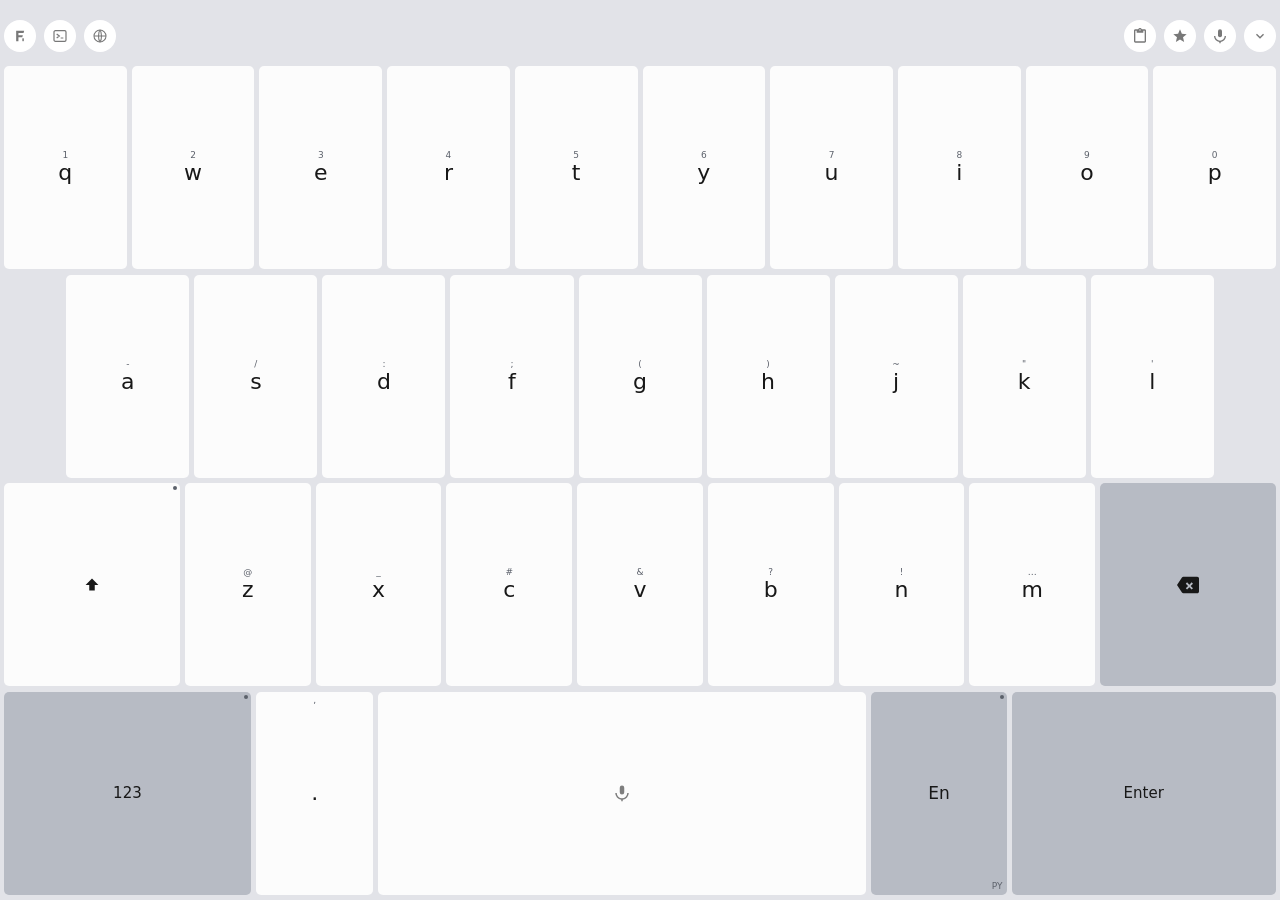
==== app/src/main/assets/keyboard/index.html @ c3b3539f "语音浮层分两种形态：mic（撤销右上角小按钮+说完了居中大按钮）/ 长按空格（无按钮，上滑撤销手势+进度动画）" ====
<!doctype html>
<html lang="zh-CN">
<head>
    <meta charset="utf-8">
    <meta name="viewport" content="width=device-width,initial-scale=1,maximum-scale=1,user-scalable=no,viewport-fit=cover">
    <title>Feelime Keyboard</title>
    <link rel="stylesheet" href="keyboard.css">
</head>
<body>
<main id="softKeyboard" aria-label="Feelime HTML keyboard">
    <div id="preeditLine" aria-live="polite"></div>

<!-- Editor strip ABOVE the candidate bar
         (which stays selectable mid-edit), regular keyboard below. -->
    <section id="panelEditor" hidden>
        <input id="panelEditorInput" class="phrase-input" maxlength="200"
               placeholder="输入常用内容（最多 200 字）" data-i18n-placeholder="输入常用内容（最多 200 字）" aria-label="常用语内容" data-i18n-aria-label="常用语内容">
 <!-- The custom-JSON editor shares the strip as a
             multi-line textarea (system paste works on real inputs). -->
        <textarea id="panelEditorArea" class="phrase-input phrase-area" rows="3" hidden
                  placeholder="粘贴定制 JSON" data-i18n-placeholder="粘贴定制 JSON" aria-label="定制键盘 JSON" data-i18n-aria-label="定制键盘 JSON"></textarea>
        <button id="panelEditorCancel" class="phrase-cancel" aria-label="取消" data-i18n-aria-label="取消" data-i18n="取消">取消</button>
        <button id="panelEditorSave" class="phrase-add" aria-label="保存" data-i18n-aria-label="保存" data-i18n="保存">保存</button>
    </section>
 <!-- The phrase editor card floats ABOVE the keyboard view
         (native band area): title row + 2-row input + input
         code + save/cancel. The redirect channel targets .phrase-input
         focus, which the card's textarea keeps. -->
    <section id="phraseCard" hidden>
        <div class="pc-head">
            <button id="phraseCardClose" class="pc-close" aria-label="关闭" data-i18n-aria-label="关闭">×</button>
            <span id="phraseCardTitle" class="pc-title" data-i18n="添加常用语">添加常用语</span>
            <span class="pc-head-pad" aria-hidden="true"></span>
        </div>
        <div class="pc-card">
            <textarea id="phraseCardInput" class="phrase-input pc-input" rows="2" maxlength="200"
                      placeholder="输入常用内容" data-i18n-placeholder="输入常用内容" aria-label="常用语内容" data-i18n-aria-label="常用语内容"></textarea>
            <label class="pc-code-label" for="phraseCardCode"><span data-i18n="输入码">输入码</span> <small data-i18n="留空时自动生成">留空时自动生成</small></label>
            <!-- The code field shares one row with the rank stepper -
                 the code input narrows and the freed space holds 位次 -/+. -->
            <div class="pc-code-row">
                <input id="phraseCardCode" class="pc-code phrase-input" maxlength="12"
                       placeholder="例如：nh" data-i18n-placeholder="例如：nh" aria-label="输入码" data-i18n-aria-label="输入码">
                <span class="pc-rank" role="group" aria-label="位次" data-i18n-aria-label="位次">
                    <button id="phraseCardRankDown" class="pc-rank-btn" aria-label="位次减一" data-i18n-aria-label="位次减一">−</button>
                    <span id="phraseCardRankValue" class="pc-rank-value">1</span>
                    <button id="phraseCardRankUp" class="pc-rank-btn" aria-label="位次加一" data-i18n-aria-label="位次加一">＋</button>
                    <span class="pc-rank-label" data-i18n="位次">位次</span>
                </span>
            </div>
            <div class="pc-actions">
                <button id="phraseCardCancel" class="pc-btn pc-ghost" aria-label="取消" data-i18n-aria-label="取消" data-i18n="取消">取消</button>
                <button id="phraseCardSave" class="pc-btn pc-main" aria-label="保存" data-i18n-aria-label="保存" data-i18n="保存">保存</button>
            </div>
        </div>
    </section>
 <!-- Height adjust card (floats above the keyboard view).
         Fine steps via the -/+ buttons (applied live), coarse via the drag
         strip (preview only - the height lands on release/保存). -->
    <section id="heightCard" hidden>
        <div class="pc-head">
            <span class="pc-head-pad" aria-hidden="true"></span>
            <span class="pc-title" data-i18n="键盘高度">键盘高度</span>
            <span class="pc-head-pad" aria-hidden="true"></span>
        </div>
        <div class="pc-card">
            <div class="hc-row">
                <button id="heightMinus" class="hc-step" aria-label="减少高度" data-i18n-aria-label="减少高度">−</button>
                <div id="heightTrack" class="hc-track">
                    <i id="heightThumb"></i>
                </div>
                <button id="heightPlus" class="hc-step" aria-label="增加高度" data-i18n-aria-label="增加高度">＋</button>
            </div>
            <div class="hc-meta">
                <span id="heightValue">272</span>
                <span class="hc-hint" id="heightHint" data-i18n="拖动为预览，松手应用">拖动为预览，松手应用</span>
            </div>
            <div class="pc-actions">
                <button id="heightCardReset" class="pc-btn pc-ghost" aria-label="恢复默认" data-i18n-aria-label="恢复默认" data-i18n="恢复默认">恢复默认</button>
                <button id="heightCardCancel" class="pc-btn pc-ghost" aria-label="取消" data-i18n-aria-label="取消" data-i18n="取消">取消</button>
                <button id="heightCardSave" class="pc-btn pc-main" aria-label="保存" data-i18n-aria-label="保存" data-i18n="保存">保存</button>
            </div>
        </div>
    </section>
    <section id="candidateBar">
 <!-- The app's own F logo marks the keyboard menu;
             the gear moved to the full-settings entry. -->
        <button id="setupButton" data-role="setup" class="tool" aria-label="键盘设置" data-i18n-aria-label="键盘设置">
 <!-- The refreshed F logo (docs/branding/feelime-logo.svg,
                 same path as app/src/main/res/drawable/ic_launcher.xml). -->
            <svg viewBox="0 0 48 48" width="16" height="16" fill="currentColor" aria-hidden="true">
                <path d="M12.5 8.5h24l-1.8 6.2H19.3v7.2h13.3l-1.8 6.2H19.3v11.4h-6.8z"/>
                <rect x="31" y="31" width="4.5" height="8.5" rx="1"/>
            </svg>
        </button>
 <!-- The control-key entry - the toolbar swaps for two
             rows of control keys (Esc/Ctrl/Alt/arrows/...) while it shows. -->
        <button id="ctrlTool" data-role="ctrl-tool" class="tool" aria-label="控制键" data-i18n-aria-label="控制键">
            <svg viewBox="0 0 24 24" width="16" height="16" fill="none" stroke="currentColor"
                 stroke-width="1.8" aria-hidden="true">
                <rect x="3" y="4" width="18" height="16" rx="2"/>
                <path d="M7 9l4 3-4 3M13 15h4"/>
            </svg>
        </button>
 <!-- Opens the SYSTEM input method picker (all IMEs). -->
        <button id="imeSwitchButton" data-role="ime-switch" class="tool" aria-label="切换输入法" data-i18n-aria-label="切换输入法">
            <svg viewBox="0 0 24 24" width="16" height="16" fill="none" stroke="currentColor"
                 stroke-width="1.6" aria-hidden="true">
                <circle cx="12" cy="12" r="9"/>
                <path d="M3 12h18M12 3c3 3.5 3 14 0 18M12 3c-3 3.5-3 14 0 18"/>
            </svg>
        </button>
 <!-- Full settings moved off the panel into the toolbar;
             only visible while the quick panel is open. A gear
             glyph - the toolbar's own entry is the app logo now, so the gear
             no longer reads as a duplicate. The ‹ › pager buttons are gone
 the bar holds the whole pool and auto-fetches. -->
        <button id="fullSetupButton" class="tool" aria-label="打开完整设置" data-i18n-aria-label="打开完整设置" hidden>
            <svg viewBox="0 0 24 24" width="16" height="16" fill="currentColor" aria-hidden="true">
                <path d="M19.14 12.94c.04-.3.06-.61.06-.94 0-.32-.02-.64-.07-.94l2.03-1.58a.49.49 0 0 0 .12-.61l-1.92-3.32a.488.488 0 0 0-.59-.22l-2.39.96c-.5-.38-1.03-.7-1.62-.94l-.36-2.54a.484.484 0 0 0-.48-.41h-3.84c-.24 0-.43.17-.47.41l-.36 2.54c-.59.24-1.13.57-1.62.94l-2.39-.96c-.22-.08-.47 0-.59.22L2.74 8.87c-.12.21-.08.47.12.61l2.03 1.58c-.05.3-.09.63-.09.94s.02.64.07.94l-2.03 1.58a.49.49 0 0 0-.12.61l1.92 3.32c.12.22.37.29.59.22l2.39-.96c.5.38 1.03.7 1.62.94l.36 2.54c.05.24.24.41.48.41h3.84c.24 0 .44-.17.47-.41l.36-2.54c.59-.24 1.13-.56 1.62-.94l2.39.96c.22.08.47 0 .59-.22l1.92-3.32c.12-.22.07-.47-.12-.61l-2.01-1.58zM12 15.6c-1.98 0-3.6-1.62-3.6-3.6s1.62-3.6 3.6-3.6 3.6 1.62 3.6 3.6-1.62 3.6-3.6 3.6z"/>
            </svg>
        </button>
        <div id="candidates"></div>
        <button id="clipboardButton" data-role="clipboard" class="tool" aria-label="剪贴板" data-i18n-aria-label="剪贴板">
            <svg viewBox="0 0 24 24" width="16" height="16" fill="currentColor" aria-hidden="true">
                <path d="M19 2h-4.18C14.4.84 13.3 0 12 0c-1.3 0-2.4.84-2.82 2H5c-1.1 0-2 .9-2 2v16c0 1.1.9 2 2 2h14c1.1 0 2-.9 2-2V4c0-1.1-.9-2-2-2zm-7 0c.55 0 1 .45 1 1s-.45 1-1 1-1-.45-1-1 .45-1 1-1zm7 18H5V4h2v3h10V4h2v16z"/>
            </svg>
        </button>
        <button id="favoritesButton" data-role="favorites" class="tool" aria-label="常用语" data-i18n-aria-label="常用语">
            <svg viewBox="0 0 24 24" width="16" height="16" fill="currentColor" aria-hidden="true">
                <path d="M12 17.27 18.18 21l-1.64-7.03L22 9.24l-7.19-.61L12 2 9.19 8.63 2 9.24l5.46 4.73L5.82 21z"/>
            </svg>
        </button>
        <button id="composeClear" class="tool compose-tool" aria-label="清除输入" data-i18n-aria-label="清除输入" hidden>
            <svg viewBox="0 0 24 24" width="16" height="16" fill="currentColor" aria-hidden="true">
                <path d="M19 6.41 17.59 5 12 10.59 6.41 5 5 6.41 10.59 12 5 17.59 6.41 19 12 13.41 17.59 19 19 17.59 13.41 12z"/>
            </svg>
        </button>
        <button id="composeExpand" class="tool compose-tool" aria-label="展开候选" data-i18n-aria-label="展开候选" hidden>
            <svg viewBox="0 0 24 24" width="16" height="16" fill="currentColor" aria-hidden="true">
                <path d="M7.41 8.59 12 13.17l4.59-4.58L18 10l-6 6-6-6z"/>
            </svg>
        </button>
        <button id="mic" class="tool" aria-label="开始语音输入" data-i18n-aria-label="开始语音输入">
            <svg viewBox="0 0 24 24" width="16" height="16" fill="currentColor" aria-hidden="true">
                <path d="M12 14a3 3 0 0 0 3-3V5a3 3 0 0 0-6 0v6a3 3 0 0 0 3 3z"/>
                <path d="M19 12a7 7 0 0 1-14 0H3a9 9 0 0 0 8 8.94V23h2v-2.06A9 9 0 0 0 21 12h-2z"/>
            </svg>
        </button>
        <button id="hide" class="tool" aria-label="收起键盘" data-i18n-aria-label="收起键盘">
            <svg viewBox="0 0 24 24" width="16" height="16" fill="currentColor" aria-hidden="true">
                <path d="M16.59 8.59 12 13.17 7.41 8.59 6 10l6 6 6-6z"/>
            </svg>
        </button>
 <!-- Settings sub-page chrome rides the toolbar -
             left: back + title, right: close. Regular tools hide meanwhile. -->
        <div id="settingsPageBar" hidden></div>
    </section>

    <section id="expandLayer" hidden>
        <div class="expand-head">
            <div class="expand-tabs" role="tablist">
                <button class="expand-tab active" data-expand-tab="freq" data-i18n="词频">词频</button>
                <button class="expand-tab" data-expand-tab="single" data-i18n="单字">单字</button>
            </div>
            <div id="expandPreedit" aria-live="polite"></div>
            <button id="expandCollapse" class="tool" aria-label="收起候选" data-i18n-aria-label="收起候选">
                <svg viewBox="0 0 24 24" width="18" height="18" fill="currentColor" aria-hidden="true">
                    <path d="M7.41 15.41 12 10.83l4.59 4.58L18 14l-6-6-6 6z"/>
                </svg>
            </button>
        </div>
        <div class="expand-body">
            <div id="expandVariants"></div>
            <div id="expandGrid"></div>
        </div>
    </section>

 <!-- The control-key view replaces ONLY the candidate
         bar (same 40px slot); the keyboard rows below stay untouched. -->
    <section id="ctrlLayer" class="kb-layer" hidden>
        <div class="kb-row ctrl-row">
            <button class="kb-key ctrl-key" data-ctrl="Escape">Esc</button>
            <button class="kb-key ctrl-key ctrl-mod" data-ctrl="sticky-ctrl">Ctrl</button>
            <button class="kb-key ctrl-key" data-ctrl="Home">Home</button>
            <button class="kb-key ctrl-key" data-ctrl="ArrowUp">↑</button>
            <button class="kb-key ctrl-key" data-ctrl="End">End</button>
            <button class="kb-key ctrl-key" data-ctrl="PageUp">PgUp</button>
 <!-- Fn replaces the Comb icon - tap = sticky
                 (twelve letter keys become F1..F12), long-press = the old
                 Comb combo grid. -->
            <button class="kb-key ctrl-key ctrl-mod" data-ctrl="sticky-fn" aria-label="Fn 粘滞键" data-i18n-aria-label="Fn 粘滞键">Fn</button>
            <button class="kb-key ctrl-key" data-ctrl="Del">Del</button>
        </div>
        <div class="kb-row ctrl-row">
            <button class="kb-key ctrl-key" data-ctrl="Tab">Tab</button>
            <button class="kb-key ctrl-key ctrl-mod" data-ctrl="sticky-alt">Alt</button>
            <button class="kb-key ctrl-key" data-ctrl="ArrowLeft">←</button>
            <button class="kb-key ctrl-key" data-ctrl="ArrowDown">↓</button>
            <button class="kb-key ctrl-key" data-ctrl="ArrowRight">→</button>
            <button class="kb-key ctrl-key" data-ctrl="PageDown">PgDn</button>
            <button class="kb-key ctrl-key ctrl-mod" data-ctrl="sticky-meta" aria-label="Meta 键" data-i18n-aria-label="Meta 键">&#8862;</button>
            <button class="kb-key ctrl-key ctrl-close" data-ctrl="collapse" aria-label="收起控制键" data-i18n-aria-label="收起控制键">
                <svg viewBox="0 0 24 24" width="12" height="12" fill="none" stroke="currentColor"
                     stroke-width="2.2" stroke-linecap="round" aria-hidden="true">
                    <path d="M6 6 L18 18 M18 6 L6 18"/>
                </svg>
            </button>
        </div>
    </section>

    <section id="qwertyLayer" class="kb-layer"></section>
    <section id="symbolLayer" class="kb-layer" hidden>
        <div id="symGrid"></div>
        <div id="symCatBar">
            <button class="kb-key kb-special" data-action="letters">ABC</button>
            <div id="symCats"></div>
            <button class="kb-key kb-special" id="symEnterKey" aria-label="换行" data-i18n-aria-label="换行" data-i18n="换行">换行</button>
        </div>
    </section>
    <!-- 九宫格数字键盘（长按 123 打开），全部由 renderNumpad 填充 -->
    <section id="numPadLayer" class="kb-layer" hidden></section>

    <section id="panelLayer" hidden>
        <div class="panel-head">
            <button id="panelClose" class="tool" aria-label="关闭面板" data-i18n-aria-label="关闭面板">
                <svg viewBox="0 0 24 24" width="16" height="16" fill="currentColor" aria-hidden="true">
                    <path d="M16.59 8.59 12 13.17 7.41 8.59 6 10l6 6 6-6z"/>
                </svg>
            </button>
            <div class="panel-tabs" role="tablist">
                <button class="panel-tab active" data-panel-tab="clipboard" data-i18n="剪贴板">剪贴板</button>
                <button class="panel-tab" data-panel-tab="favorites" data-i18n="常用语">常用语</button>
            </div>
            <button id="panelClear" class="panel-action" aria-label="清空剪贴板" data-i18n-aria-label="清空剪贴板" data-i18n="清空">清空</button>
            <button id="panelManage" class="panel-action" aria-label="添加常用语" data-i18n-aria-label="添加常用语" hidden data-i18n="＋添加">＋添加</button>
        </div>
        <div id="panelList"></div>
        <div id="panelEmpty" hidden></div>
    </section>


    <div id="modeMenu"></div>

 <!-- Long-press / ⋯ menu for a favorites row. -->
    <div id="itemMenu"></div>

 <!-- Confirm deleting a self-made word from the user
         lexicon (long-press a candidate -> 删除自造词). -->
    <div id="confirmCard" hidden>
        <div id="confirmText" aria-live="polite"></div>
        <div class="confirm-actions">
            <button id="confirmCancel" data-i18n="取消">取消</button>
            <button id="confirmOk" class="danger" data-i18n="删除">删除</button>
        </div>
    </div>

    <section id="settingsPanel" hidden>
 <!-- The toolbar tools live in the quick panel now (the
             toolbar keeps only the logo, the gear and the dismiss chevron).
             renderSettingsHome re-appends this node after each rebuild, so
             the ids/bindings the suites (and users) rely on survive. -->
    </section>

    <div id="voiceOverlay">
        <div id="voiceScrim"></div>
        <div id="voiceCard">
 <!-- The big red dot became a half-height mic icon
                 (portrait AND landscape); only colours/pulse animate. -->
            <div class="vc-mic">
                <svg viewBox="0 0 24 24" width="20" height="20" fill="currentColor" aria-hidden="true">
                    <path d="M12 14a3 3 0 0 0 3-3V5a3 3 0 0 0-6 0v6a3 3 0 0 0 3 3z"/>
                    <path d="M19 12a7 7 0 0 1-14 0H3a9 9 0 0 0 8 8.94V23h2v-2.06A9 9 0 0 0 21 12h-2z"/>
                </svg>
            </div>
            <div id="voiceStatus" data-i18n="正在聆听…">正在聆听…</div>
            <div id="partialText" aria-live="polite"></div>
            <div id="levelBar"><i></i></div>
            <div id="voiceHint" data-i18n="点击任意位置结束">点击任意位置结束</div>
            <!-- 长按空格的浮层专用：上滑撤销的进度提示（随上滑变明显）。 -->
            <div id="voiceSlideHint" data-i18n="上滑撤销">上滑撤销</div>
            <!-- mic 浮层动作行：说完了居中大按钮（主要出口）。 -->
            <div id="voiceActions">
                <button id="voiceDone" type="button" aria-label="说完了，结束并上屏" data-i18n-aria-label="说完了，结束并上屏">
                    <svg viewBox="0 0 24 24" width="16" height="16" fill="currentColor" aria-hidden="true">
                        <path d="M9 16.2L4.8 12l-1.4 1.4L9 19 21 7l-1.4-1.4L9 16.2z"/>
                    </svg><span data-i18n="说完了">说完了</span>
                </button>
            </div>
            <!-- 撤销（弃稿）回右上角：小而语义明确（↺+文字）。 -->
            <button id="voiceClose" type="button" aria-label="撤销本次听写" data-i18n-aria-label="撤销本次听写">
                <svg viewBox="0 0 24 24" width="12" height="12" fill="currentColor" aria-hidden="true">
                    <path d="M12.5 8c-2.65 0-5.05.99-6.9 2.6L2 7v9h9l-3.62-3.62c1.39-1.16 3.16-1.88 5.12-1.88 3.54 0 6.55 2.31 7.6 5.5l2.37-.78C21.08 11.03 17.15 8 12.5 8z"/>
                </svg><span id="voiceCloseLabel" data-i18n="撤销">撤销</span>
            </button>
        </div>
    </div>

    <div id="keyPopup"><div id="keyPopupInner"></div></div>
 <!-- The 3x3 combo grid (long-press Ctrl/Alt/tap Comb) - full
         key names stacked per row, centered. -->
    <div id="comboPopup"><button id="comboClose" aria-label="关闭组合键浮层" data-i18n-aria-label="关闭组合键浮层">×</button><div id="comboPopupInner"></div></div>
 <!-- The keyboard-height adjust handle (drag the top edge),
         shown only from quick settings. -->
    <div id="flickBlob"></div>
    <div id="toast" role="status"></div>
</main>
<script src="keyboard.js"></script>
</body>
</html>
---- app/src/main/assets/keyboard/keyboard.css ----
/* Feelime keyboard styles.
 * Key geometry: 44px keys, 5px gaps, ~272px content height inside the IME
 * view (the budget formula lives in applyHeight, keyboard.js).
 * Colors are tokenized per docs/design/appearance.md (design §1.1).
 * Pixel-gated hard-coded colors that must NOT be re-themed:
 *   .kb-mod.active/.locked background #103a24 (device_verify shift-green),
 *   .kp-item.sel text #07180e. (the voice overlay dropped
 *   its reds for the accent palette - no red pixel gates remain.) */
/* Theme tokens: dark by default, light via system scheme or manual override
 * (html.theme-light / html.theme-dark). */
:root {
    color-scheme: dark;
    --bg: #202020;
    --key: #5f5f5f;
    --special: #414141;
    --pressed: #6e6e6e;
    --text: #e8e8e8;
    --muted: #b0b0b0;
    --accent: #23c890;
    --danger: #ff6b6b;
    --recording: #ff4d4d;
    --panel: #2a2a2a;
    --pill: #3d3d3d;
    --logo-bg: #4d4d4d;
    --icon: #989898;
    --card-bg: #2b2b31;
    --card-text: #e8e8e8;
    --card-sub: #a2a2ac;
    --input-placeholder: #dedede;
    --key-subtext: #dedede;
    --accent-text: #5cdeb0;
    --accent-ink: #07180e;
    --line: #484848;
    --radius-key: 5px;
    --radius-card: 10px;
    --scrim: #000000b8;
}

html.theme-light {
    color-scheme: light;
    --bg: #e2e3e8;
    --key: #fcfcfc;
    --special: #b7bbc4;
    --pressed: #eceef2;
    --text: #181818;
    /* The old #b0b0b0 sat at ~2.1:1 on the light surfaces -
     * quick-settings text was effectively invisible. #5c616b keeps the
     * secondary tone and clears 4.5:1 on every surface muted text actually
     * sits on (6.1 on --key, 5.7 on --panel, 4.9 on --bg; --special surfaces
     * carry --text, not muted). */
    --muted: #5c616b;
    --accent: #23c890;
    --danger: #d93025;
    --recording: #e5484d;
    --panel: #f4f5f7;
    --pill: #ffffff;
    --logo-bg: #fcfcfc;
    --icon: #787878;
    --card-bg: #f7f7fa;
    --card-text: #1c1c24;
    --card-sub: #6a6a78;
    --input-placeholder: #5c616b;
    --key-subtext: #5c616b;
    --accent-text: #086d49;
    --line: #d0d3db;
    --scrim: #ffffffb0;
    --mod-active-bg: #d7f0e4;
}

html.theme-dark {
    color-scheme: dark;
}

@media (prefers-color-scheme: light) {
    html:not(.theme-light):not(.theme-dark) {
        color-scheme: light;
        --bg: #e2e3e8;
        --key: #fcfcfc;
        --special: #b7bbc4;
        --pressed: #eceef2;
        --text: #181818;
        --muted: #5c616b; /* See html.theme-light */
        --accent: #23c890;
        --danger: #d93025;
        --recording: #e5484d;
        --panel: #f4f5f7;
        --pill: #ffffff;
        --logo-bg: #fcfcfc;
        --icon: #787878;
        --card-bg: #f7f7fa;
        --card-text: #1c1c24;
        --card-sub: #6a6a78;
        --input-placeholder: #5c616b;
        --key-subtext: #5c616b;
        --accent-text: #086d49;
        --line: #d0d3db;
        --scrim: #ffffffb0;
        --mod-active-bg: #d7f0e4;
    }
}

* { box-sizing: border-box; }
/* The IME window is TALLER than the keyboard (the native float
 * band above it); html/body stay transparent so the app shows through the
 * band - only #softKeyboard paints the keyboard background. */
html, body { margin: 0; width: 100%; height: 100%; overflow: hidden; background: transparent; }
body {
    font-family: system-ui, "Noto Sans CJK SC", sans-serif;
    user-select: none;
    -webkit-user-select: none;
    -webkit-tap-highlight-color: transparent;
}
button { font: inherit; }

/* Height budget : 14 + 2 + 40(bar) + 10(gap) + 4*44 + 3*5 + 15 =
 * 272 (272dp view). The bar grows to 40px (bigger touch
 * targets) and the row gap drops 8 -> 5 (a third tighter) to pay for it;
 * the total height never changes. The key height itself is
 * tunable through --kb-row-h (quick settings), clamped by applyHeight(). */
#softKeyboard {
    /* Pinned to the BOTTOM of the (taller) IME view; the band
     * above (--band, native-driven) is transparent and shows the app. */
    position: absolute;
    left: 0;
    right: 0;
    bottom: 0;
    height: calc(100% - var(--band, 0px));
    padding: 14px 4px calc(5px + var(--safe-bottom, 0px));
    background: var(--bg);
    /* clip, not hidden: a focused editor-strip input auto-SCROLLS a
       hidden-overflow container (programmatic scroll), shoving every
       absolutely-positioned layer (voice card, preedit) off the keyboard
       top - caught by the device suite. */
    overflow: hidden;
    overflow: clip;
    display: flex;
    flex-direction: column;
}
/* Landscape : the native side caps the IME view at a third of
 * the screen, so every chrome row compresses and the rows live on the
 * applyHeight() budget. */
/* D: --safe-bottom (native gesture-nav inset, CSS px) lifts the
 * rows above the gesture strip in both orientations; the keyboard background
 * fills the gap. */
body.landscape #softKeyboard { padding: 4px 4px calc(4px + var(--safe-bottom, 0px)); }
/* The landscape bar grew (26 -> 40) and moved DOWN (margin-top
 * 2 -> 14) so the pinyin preedit line (0-14px) no longer overlaps the
 * candidates; applyHeight() reserves 78px for the landscape chrome. */
body.landscape #candidateBar { height: 40px; margin-top: 14px; margin-bottom: 4px; }
body.landscape #candidateBar .tool,
body.landscape #settingsPageBar .tool { width: 30px; height: 30px; }
body.landscape #candidates { min-height: 40px; }
body.landscape .candidate { height: 40px; line-height: 40px; font-size: 16px; }
body.landscape .kb-row { gap: 4px; margin-bottom: 3px; }
body.landscape #symCatBar { margin-top: 3px; gap: 4px; }

/* Composing preedit floats over the top padding; the keyboard height never
 * changes between idle and composing. */
/* The candidate bar moved down (margin-top), so the pinyin
 * line no longer overlaps it. */
#preeditLine {
    display: none;
    position: absolute;
    top: 0;
    left: 8px;
    height: 14px;
    line-height: 14px;
    max-width: calc(100% - 16px);
    overflow: hidden;
    white-space: nowrap;
    text-overflow: ellipsis;
    /* Raw pinyin must be legible at a glance (review note b). */
    font-size: 13px;
    color: var(--text);
    z-index: 5;
}
body.composing #preeditLine { display: block; }

/* ===== Candidate / tool bar ===== */
#candidateBar {
    flex: none;
    /* 40px - bigger pills and a wider candidate strip. */
    height: 40px;
    display: flex;
    align-items: center;
    /* Wider tool spacing - 5px caused mis-taps. */
    gap: 8px;
    /* Ride lower, clear of the pinyin line above. */
    margin-top: 2px;
    margin-bottom: 10px;
}
#candidateBar .tool {
    flex: none;
    width: 32px;
    height: 32px;
    padding: 0;
    border: 0;
    border-radius: 50%;
    /* Measured toolbar button (not the logo disc): --pill #3d3d3d/#ffffff. */
    background: var(--pill);
    color: var(--icon);
    display: flex;
    align-items: center;
    justify-content: center;
}
#candidateBar .tool:active, #candidateBar .tool.active-touch { background: var(--pressed); }
/* Settings sub-page chrome rides the toolbar - back +
 * title on the left, close on the right, all in .tool pill styling; the
 * regular tools (logo, gear, clipboard, favorites, mic, hide, strip) hide
 * while a sub-page is up. */
#settingsPageBar {
    display: none;
    flex: 1;
    min-width: 0;
    align-items: center;
    gap: 8px;
}
#settingsPageBar .tool { flex: none; width: 32px; height: 32px; }
#settingsPageBar .page-title {
    flex: 1;
    min-width: 0;
    font-size: 13px;
    font-weight: 600;
    color: var(--text);
    white-space: nowrap;
    overflow: hidden;
    text-overflow: ellipsis;
}
body.settings-page #settingsPageBar { display: flex; }
body.settings-page #candidates,
body.settings-page #setupButton,
body.settings-page #fullSetupButton,
body.settings-page #ctrlTool,
body.settings-page #imeSwitchButton,
body.settings-page #clipboardButton,
body.settings-page #favoritesButton,
body.settings-page #mic,
body.settings-page #hide,
body.settings-page .compose-tool { display: none; }
/* [hidden] must win even against the settings-page swap (lint R2). */
#setupButton[hidden], #fullSetupButton[hidden], #clipboardButton[hidden],
#favoritesButton[hidden], #hide[hidden], #settingsPageBar[hidden],
#ctrlTool[hidden], #imeSwitchButton[hidden] {
    display: none !important;
}
/* Author display:flex beats the UA [hidden] rule - compose controls and the
 * M4 toolbar swap never actually hid without this (review: P1). */
#candidateBar .tool[hidden] { display: none; }
/* The clipboard/favorites panel replaces the toolbar row entirely. */
#candidateBar[hidden] { display: none; }
#modeButton {
    width: auto;
    min-width: 30px;
    padding: 0 7px;
    font-weight: 700;
    font-size: 12px;
    color: var(--text);
    background: var(--special);
}
#modeButton:active, #modeButton.active-touch { background: var(--pressed); }
#candidates {
    min-width: 0;
    flex: 1;
    display: flex;
    align-items: center;
    gap: 2px;
    overflow-x: auto;
    overflow-y: hidden;
    white-space: nowrap;
    scrollbar-width: none;
    min-height: 40px;
    padding: 0 2px;
}
#candidates::-webkit-scrollbar { display: none; }
.candidate {
    flex: none;
    height: 34px;
    padding: 0 8px;
    border: 0;
    border-radius: 8px;
    background: transparent;
    color: var(--text);
    font-size: 17px;
    line-height: 34px;
}
.candidate:active, .candidate.active-touch { background: var(--pressed); }
/* First candidate: accent text on a pill (both themes, reference behaviour). */
.candidate.first { color: var(--accent-text); background: var(--pill); }

#mic.listening { background: var(--mod-active-bg, #103a24); box-shadow: inset 0 0 0 1.5px var(--accent); color: var(--accent-text); animation: pulse 1.3s ease-in-out infinite; }
#mic.loading { opacity: .55; color: var(--accent-text); }
#mic.stopping { opacity: .55; }
#mic.error { color: var(--danger); }
#mic[disabled] { opacity: .35; }
@keyframes pulse { 50% { box-shadow: inset 0 0 0 1.5px var(--accent), 0 0 12px #23c89066; } }

/* ===== Key layers ===== */
/* The row gap drops to 5px (a third tighter) - the freed
 * height funds the taller candidate bar. */
.kb-row { display: flex; gap: 5px; margin-bottom: 5px; }
.kb-row:last-child { margin-bottom: 0; }
.kb-row.kb-indent { padding: 0 4.9%; }
/* Key height is the tunable variable (default 44). */
.kb-key, .sym-tab {
    flex: 1;
    min-width: 0;
    height: var(--kb-row-h, 44px);
    padding: 0;
    border: 0;
    border-radius: var(--radius-key);
    background: var(--key);
    color: var(--text);
    font-size: 13px;
    font-weight: 550;
    display: flex;
    align-items: center;
    justify-content: center;
    touch-action: none;
}
.kb-key:active, .kb-key.active-touch, .sym-tab:active, .sym-tab.active-touch { background: var(--pressed); }
.kb-key.kb-letter { flex-direction: column; gap: 2px; }
/* Glyphs scale with the row height (dragging the keyboard
 * shorter shrinks the font too - nothing overflows the key face). */
.kb-main { font-size: min(22px, calc(var(--kb-row-h, 44px) * 0.5)); line-height: 1; font-weight: 400; }
.kb-alt { color: var(--muted); font-size: 9px; line-height: 1; font-weight: 400; }
/* Follow-up: an armed Fn key turns its twelve letter caps into
 * F1..F12. Keep the label on one line and let the single visible glyph use
 * the key's normal centring; F10 is the widest label at the narrowest key. */
.kb-key.fn-label .kb-alt { display: none; }
.kb-key.fn-label .kb-main {
    font-size: min(16px, calc(var(--kb-row-h, 44px) * 0.38));
    white-space: nowrap;
}
.kb-special { background: var(--special); font-size: min(15px, calc(var(--kb-row-h, 44px) * 0.34)); font-weight: 500; }
.kb-mod.active, .kb-mod.locked { color: var(--accent-text); background: var(--mod-active-bg, #103a24); box-shadow: inset 0 0 0 1px var(--accent); }
.kb-wide-1_4 { flex: 1.4; }
.kb-wide-2_1 { flex: 2.1; }
.kb-wide-2_25 { flex: 2.25; }
.kb-wide-1_15 { flex: 1.15; }
.kb-wide-4 { flex: 4.15; }
/* Symbol row 4 = ABC | sliding categories |
 * enter. The strip fades at both edges and the next tab peeks in, so the
 * row reads as scrollable. */
/* Margin 9 -> 5 - the taller candidate bar consumed the slack and
 * the four symbol rows must stay inside the same 272px budget. */
#symCatBar { display: flex; gap: 5px; margin-top: 5px; }
#symCatBar [data-action="letters"] { flex: 1.35; font-size: 13px; }
#symEnterKey { flex: 1.35; font-size: 13px; }
#symCats {
    flex: 4.8;
    display: flex;
    gap: 5px;
    overflow-x: auto;
    overflow-y: hidden;
    -webkit-overflow-scrolling: touch;
    -webkit-mask-image: linear-gradient(to right, transparent, #000 12px, #000 calc(100% - 12px), transparent);
    mask-image: linear-gradient(to right, transparent, #000 12px, #000 calc(100% - 12px), transparent);
}
.sym-cat {
    flex: none;
    flex: 0 0 auto;
    position: relative;
    min-width: 52px;
    /* Every key on the symbol layer shares the row height -
     * categories, ABC and enter all track --kb-row-h (was a fixed 44 that
     * could disagree with the compressed editing rows). */
    height: var(--kb-row-h, 44px);
    padding: 0 10px;
    border: 0;
    border-radius: var(--radius-key);
    background: var(--special);
    /* Category labels stay readable on both themes; the old
     * muted tone washed out on the light palette. */
    color: var(--text);
    font-size: 13px;
    display: flex;
    align-items: center;
    justify-content: center;
    /* pan-x: category taps have no touch handlers, and `none` here would
     * intersect with the scroll container and kill the strip's horizontal
     * drag . */
    touch-action: pan-x;
}
/* The active category matches the expanded area's white pill inside
 * a pale capsule - the old accent outline clashed with the main keyboard. */
.sym-cat.active {
    background: var(--key);
    color: var(--text);
    font-weight: 600;
}
.sym-cat:active, .sym-cat.active-touch { background: var(--pressed); }
/* 常用 dual-label: the small 中/En badge sits bottom-right like the
 * mode toggle's target shorthand (#modeToggle .cn-sub) - same token,
 * the muted tone read as "missing" on the light theme once. */
.sym-cat .cat-sub {
    position: absolute;
    right: 4px;
    bottom: 3px;
    font-size: 9px;
    font-weight: 400;
    color: var(--key-subtext);
}
/* 方向 category: two text rows top-aligned inside the three-row slot. */
.sym-arrows {
    flex: 1;
    display: flex;
    flex-direction: column;
    justify-content: flex-start;
    gap: 5px;
}
/* Single-glyph cells read at near-main-key size - 13px on a
 * 44px cell wasted the key face and hurt digit recognition. */
.kb-key.sym-single { font-size: min(20px, calc(var(--kb-row-h, 44px) * 0.46)); font-weight: 400; }
.sym-multi {
    font-size: 11px;
    /* Review P3: custom-table cells can hold long strings - clip
     * instead of wrapping the 44px cell open. */
    white-space: nowrap;
    overflow: hidden;
}
/* The key map's second-row indent is a bare spacer (no paint). */
.kmap-pad { min-width: 0; }
.sym-blank { flex: 1; min-width: 0; height: var(--kb-row-h, 44px); background: transparent; }
/* 分词 (syllable separator) rides in the Shift slot of Chinese layouts. */
.sep { font-size: 14px; font-weight: 500; }
.kb-layer[hidden] { display: none; }
.kb-layer { flex: 1; display: flex; flex-direction: column; justify-content: space-between; }
#symGrid { flex: 1; display: flex; flex-direction: column; justify-content: space-between; }
#symGrid .kb-row:last-child { margin-bottom: 0; }

/* ===== 九宫格数字键盘（长按 123，design §2.6）===== */
#numPadLayer { display: flex; flex-direction: column; }
#numPadLayer[hidden] { display: none; }
.num-grid {
    flex: 1;
    min-height: 0;
    display: grid;
    grid-template-columns: 0.8fr 1.2fr 1.2fr 1.2fr 1fr;
    grid-template-rows: repeat(4, var(--kb-row-h, 44px));
    gap: 5px;
}
/* Left strip: vertical scroll over plain-click keys - bindTouch's
 * preventDefault would kill the drag (same lesson as .sym-cat). */
.num-syms {
    grid-row: 1 / 4;
    grid-column: 1;
    display: flex;
    flex-direction: column;
    gap: 5px;
    overflow-y: auto;
    touch-action: pan-y;
    -webkit-overflow-scrolling: touch;
    scrollbar-width: none;
    -webkit-mask-image: linear-gradient(to bottom, transparent, #000 8px, #000 calc(100% - 8px), transparent);
    mask-image: linear-gradient(to bottom, transparent, #000 8px, #000 calc(100% - 8px), transparent);
}
.num-sym-key {
    flex: none;
    height: var(--kb-row-h, 44px);
    border: 0;
    border-radius: var(--radius-key);
    background: var(--special);
    color: var(--text);
    font-size: 15px;
    display: flex;
    align-items: center;
    justify-content: center;
}
.num-sym-key:active { background: var(--pressed); }
/* The back key rides the accent (reference: green, left column bottom). */
.num-back {
    grid-row: 4;
    grid-column: 1;
    background: var(--accent);
    color: var(--accent-ink);
}
.num-digit { font-size: min(26px, calc(var(--kb-row-h, 44px) * 0.6)); font-weight: 400; }
.num-fn { font-size: 14px; }
/* Emoji sub-view: snapping page scroller over the category strip.
 * No edge mask - the pages are exactly full width and a mask would dim
 * the first/last emoji column. */
.emoji-area {
    grid-column: 2 / 6;
    grid-row: 1 / 5;
    display: grid;
    grid-template-rows: 1fr auto;
    gap: 4px;
    min-width: 0;
}
.emoji-pages {
    display: flex;
    overflow-x: auto;
    scroll-snap-type: x mandatory;
    touch-action: pan-x;
    -webkit-overflow-scrolling: touch;
    scrollbar-width: none;
}
.emoji-page {
    flex: 0 0 100%;
    scroll-snap-align: start;
    display: grid;
    grid-template-columns: repeat(8, 1fr);
    grid-template-rows: repeat(3, 1fr);
    gap: 4px;
    min-width: 0;
}
.emoji-key {
    border: 0;
    border-radius: var(--radius-key);
    background: var(--key);
    color: var(--text);
    font-size: min(22px, calc(var(--kb-row-h, 44px) * 0.52));
    display: flex;
    align-items: center;
    justify-content: center;
    min-width: 0;
    padding: 0;
}
.emoji-key:active { background: var(--pressed); }
.emoji-cats { display: flex; gap: 4px; overflow-x: auto; touch-action: pan-x; scrollbar-width: none; }
body.landscape .num-grid { gap: 3px; }

/* Long-press affordance (design §1.2): ONLY keys whose long-press opens
 * a hidden surface or toggles a state wear the top-right dot - 123
 * (nine-pad), the mode toggle (mode menu), Shift (caps lock) and the
 * ctrl layer's sticky keys (combo grids, via bindCtrlLayer's own timer,
 * no data-lp). Repeat-style holds (⌫/enter/arrows) and letter popups
 * stay bare - a dot on every key reads as noise (user review). */
.kb-key[data-lp="lock"],
.kb-key[data-lp="numpad"],
.kb-key[data-lp="mode-menu"],
#ctrlLayer .ctrl-mod {
    position: relative;
}
.kb-key[data-lp="lock"]::after,
.kb-key[data-lp="numpad"]::after,
.kb-key[data-lp="mode-menu"]::after,
#ctrlLayer .ctrl-mod::after {
    content: '';
    position: absolute;
    top: 3px;
    right: 3px;
    width: 4px;
    height: 4px;
    border-radius: 50%;
    background: var(--key-subtext);
    pointer-events: none;
}

/* In-space mic glyph: the space key shows ONLY
 * a centered mic - the mode shorthand lives on the adjacent toggle key.
 * Text colour at 55% - muted washed out on the light key
 * surface and read as "missing"; the key itself is a plain key cap now. */
#spaceKey { position: relative; }
#spaceKey .space-mic {
    position: absolute;
    left: 50%;
    top: 50%;
    transform: translate(-50%, -50%);
    width: 18px;
    height: 18px;
    color: var(--text);
    opacity: .55;
    pointer-events: none;
}
#spaceKey.voice .space-mic { color: var(--accent-text); opacity: 1; }

/* Chinese/English toggle: plain text, no accent
 * colour or highlight - the big current-language glyph with the small target
 * language tucked into the lower-right corner of the same key. The
 * glyphs are the MODE SHORTHANDS (拼/双/En/FR/РУ/日). */
#modeToggle { position: relative; line-height: 1; }
#modeToggle .cn-main { font-size: min(17px, calc(var(--kb-row-h, 44px) * 0.4)); font-weight: 500; }
#modeToggle .cn-sub {
    position: absolute;
    right: 4px;
    bottom: 4px;
    font-size: 9px;
    font-weight: 400;
    /* muted is near-invisible on the special key surface in the light theme
     * (users read it as "missing"); text colour at 55% reads on
     * both themes. */
    color: var(--key-subtext);
}

/* The punctuation slot's main glyph sits dead-center; the small
 * alt preview overlays the top-left corner instead of squeezing the layout
 * (the full-width 。glyph read as off-center inside the column flow). */
/* position:relative keeps the absolute spans inside the button - without it
   they resolve against the page and overlay the whole keyboard (every tap
   then hits the punct key - caught by the AVD suite). */
.kb-key[data-key="."] { position: relative; }
.kb-key[data-key="."] .kb-main {
    position: absolute;
    inset: 0;
    display: flex;
    align-items: center;
    justify-content: center;
    font-size: min(22px, calc(var(--kb-row-h, 44px) * 0.5));
}
/* Center the alt preview across the key width - the old
 * left-anchored preview read as off-center even after the .3em shift
 * (a 9px glyph barely moves under an em-relative transform). */
.kb-key[data-key="."] .kb-alt {
    position: absolute;
    left: 0;
    right: 0;
    top: 4px;
    text-align: center;
}

/* Chinese punctuation uses centered ink shapes instead of font-dependent
 * fullwidth side bearings. Text remains in the spans for accessibility. */
.kb-key.zh-punct .kb-main {
    inset: 42% 0 12%;
    font-size: 0;
}
.kb-key.zh-punct .kb-main::after {
    content: "";
    width: 3.5px;
    height: 5px;
    background: var(--text);
    -webkit-mask: url("data:image/svg+xml,%3Csvg xmlns='http://www.w3.org/2000/svg' viewBox='0 0 7 10'%3E%3Cpath d='M3.6 0C1.8 0 .5 1.3 .5 3c0 1.5 1 2.6 2.4 2.8C2.7 7 1.8 8.1 .5 9l.9 1C4.7 8.1 6.5 5.8 6.5 3.2 6.5 1.3 5.3 0 3.6 0Z'/%3E%3C/svg%3E") center / contain no-repeat;
    mask: url("data:image/svg+xml,%3Csvg xmlns='http://www.w3.org/2000/svg' viewBox='0 0 7 10'%3E%3Cpath d='M3.6 0C1.8 0 .5 1.3 .5 3c0 1.5 1 2.6 2.4 2.8C2.7 7 1.8 8.1 .5 9l.9 1C4.7 8.1 6.5 5.8 6.5 3.2 6.5 1.3 5.3 0 3.6 0Z'/%3E%3C/svg%3E") center / contain no-repeat;
}
.kb-key.zh-punct .kb-alt {
    top: 12%;
    height: 22%;
    display: flex;
    align-items: center;
    justify-content: center;
    font-size: 0;
}
.kb-key.zh-punct .kb-alt::after {
    content: "";
    width: 2.5px;
    height: 2.5px;
    border: .5px solid currentColor;
    border-radius: 50%;
}

/* ===== Clipboard / favorites panel ===== */
#panelLayer {
    flex: 1;
    display: flex;
    flex-direction: column;
    min-height: 0;
}
#panelLayer[hidden] { display: none; }
.panel-head {
    flex: none;
    display: flex;
    align-items: center;
    gap: 8px;
    padding: 2px 0 8px;
}
.panel-head .tool {
    flex: none;
    width: 30px;
    height: 30px;
    padding: 0;
    border: 0;
    border-radius: 50%;
    background: var(--logo-bg);
    color: var(--icon);
    display: flex;
    align-items: center;
    justify-content: center;
}
/* The clipboard/favorites tabs live in one pale capsule (the
 * expanded area's tab container); the ACTIVE tab is the white pill. The
 * inactive tabs are transparent with muted text so the selection reads
 * instantly in both themes - the old grey-pills pair was unreadable. */
.panel-tabs {
    flex: none;
    display: flex;
    background: var(--panel);
    border-radius: 16px;
    padding: 2px;
}
.panel-tab, .panel-action {
    height: 26px;
    padding: 0 14px;
    border: 0;
    border-radius: 13px;
    background: transparent;
    color: var(--muted);
    font-size: 13px;
}
.panel-tab.active {
    background: var(--key);
    color: var(--text);
    font-weight: 600;
}
.panel-action { margin-left: auto; color: var(--text); height: 30px; }
#panelList {
    flex: 1;
    min-height: 0;
    overflow-y: auto;
    border-radius: 10px;
    background: var(--panel);
    padding: 4px;
}
.panel-item {
    display: flex;
    align-items: center;
    gap: 8px;
    width: 100%;
    min-height: 44px;
    padding: 8px 10px;
    border: 0;
    border-radius: 8px;
    background: transparent;
    color: var(--text);
    font-size: 14px;
    text-align: left;
}
.panel-item:active { background: var(--pressed); }
.panel-item.disabled { color: var(--muted); }
.panel-text {
    flex: 1;
    min-width: 0;
    /* Two-line clamp (design §3.5). */
    display: -webkit-box;
    -webkit-box-orient: vertical;
    -webkit-line-clamp: 2;
    overflow: hidden;
    word-break: break-all;
}
.panel-remove {
    flex: none;
    width: 24px;
    height: 24px;
    border-radius: 50%;
    display: flex;
    align-items: center;
    justify-content: center;
    color: var(--muted);
    font-size: 16px;
}
#panelEmpty {
    flex: 1;
    display: flex;
    align-items: center;
    justify-content: center;
    color: var(--muted);
    font-size: 13px;
    text-align: center;
    padding: 0 24px;
}
#panelEmpty[hidden] { display: none; }

/* ===== Control-key layer ===== */
/* Replaces the candidate bar slot: use the WHOLE slot
 * PLUS the 11px preedit padding the ctrl view collapses (63px total),
 * minus 3px of breathing room top and bottom - the keys grow to 27px
 * while the keyboard rows below keep their full height. 8-column grid +
 * the main keyboard's key language stay. */
#ctrlLayer {
    flex: none;
    display: flex;
    flex-direction: column;
    gap: 2px;
    height: 57px;
    margin-top: 3px;
    margin-bottom: 3px;
}
#ctrlLayer[hidden] { display: none; }
/* The 14px top padding exists for the composing preedit
 * line, which the ctrl view never shows - collapse it there (kept OUT of
 * applyHeight's chrome so the keyboard rows below keep their height) and
 * hand the space to the control keys. */
body.ctrl-view #softKeyboard { padding-top: 3px; }
/* Design §11: both landscape slots total 62px before the letter rows.
 * Candidate: 4 + 14 + 40 + 4. Control: 3 + (27 + 2 + 27) + 3. */
body.landscape #ctrlLayer { height: 56px; margin-top: 0; margin-bottom: 3px; gap: 2px; }
#ctrlLayer .ctrl-row {
    display: grid;
    grid-template-columns: repeat(8, 1fr);
    gap: 2px;
    margin-bottom: 0;
    height: 27px;
}
body.landscape #ctrlLayer .ctrl-row { gap: 2px; height: 27px; }
#ctrlLayer .ctrl-key {
    height: 100%;
    /* The rows borrow the MAIN keyboard's key language -
       letter-key face and the same pressed feedback (declared right below;
       the .ctrl-close overrides keep its bare no-face look). */
    background: var(--key);
    color: var(--text);
    font-size: 14px;
    font-weight: 550;
    border-radius: 4px;
    letter-spacing: 0;
    padding: 0;
}
#ctrlLayer .ctrl-key:active, #ctrlLayer .ctrl-key.active-touch { background: var(--pressed); }
body.landscape #ctrlLayer .ctrl-key { font-size: 11px; border-radius: var(--radius-key); }
#ctrlLayer .ctrl-key[data-ctrl="ArrowUp"], #ctrlLayer .ctrl-key[data-ctrl="ArrowDown"],
#ctrlLayer .ctrl-key[data-ctrl="ArrowLeft"], #ctrlLayer .ctrl-key[data-ctrl="ArrowRight"],
#ctrlLayer .ctrl-key[data-ctrl="sticky-meta"] {
    font-size: 16px;
}
body.landscape #ctrlLayer .ctrl-key[data-ctrl="ArrowUp"],
body.landscape #ctrlLayer .ctrl-key[data-ctrl="ArrowDown"],
body.landscape #ctrlLayer .ctrl-key[data-ctrl="ArrowLeft"],
body.landscape #ctrlLayer .ctrl-key[data-ctrl="ArrowRight"],
body.landscape #ctrlLayer .ctrl-key[data-ctrl="sticky-meta"] { font-size: 11px; }
/* The close affordance keeps its grid cell (columns stay aligned) but has
 * no key face - a bare X, muted, brightening on touch. */
#ctrlLayer .ctrl-close {
    background: transparent;
    color: var(--muted);
}
#ctrlLayer .ctrl-close:active, #ctrlLayer .ctrl-close.active-touch { background: transparent; color: var(--text); }
#ctrlLayer .ctrl-close svg { width: 14px; height: 14px; }
body.landscape #ctrlLayer .ctrl-close svg { width: 12px; height: 12px; }
/* Sticky modifiers light up like the shift key (same green, same inset).
 * Only the armed `.active` state - `.active-touch` is the PRESS class and
 * must keep the grey pressed face , matching how the main
 * keyboard's shift behaves (armed = green, held = pressed grey). */
#ctrlLayer .ctrl-key.active {
    color: var(--accent-text);
    background: var(--mod-active-bg, #103a24);
    box-shadow: inset 0 0 0 1px var(--accent);
}
#ctrlLayer .ctrl-close.active {
    background: transparent;
    box-shadow: none;
}

/* The combo grid (long-press Ctrl/Alt/Win, or the Comb key): a card that
 * borrows the main keyboard's key language - special-key faces, the green
 * active inset on press, modifier names as small muted text above the big
 * key glyph. */
#comboPopup {
    display: none;
    position: fixed;
    z-index: 34;
    pointer-events: auto;
    padding: 6px;
    border-radius: 14px;
    background: var(--panel);
    border: 1px solid rgba(128, 128, 140, .22);
    box-shadow: 0 12px 32px #000a;
}
/* The close X is its own floating badge centred on the card's
 * top-right CORNER point (offset = half its size) - it takes no room from
 * the grid, unlike the old top strip that padded the whole card. */
#comboClose {
    position: absolute;
    top: -14px;
    right: -14px;
    width: 28px;
    height: 28px;
    padding: 0;
    border: 1px solid rgba(128, 128, 140, .30);
    border-radius: 50%;
    background: var(--special);
    color: var(--text);
    font-size: 17px;
    line-height: 1;
    box-shadow: 0 2px 8px rgba(0, 0, 0, .45);
}
#comboClose:active, #comboClose.active-touch { background: var(--pressed); color: var(--text); }
/* fixed + shrink-to-fit collapses 1fr tracks to 0 - fixed cell widths.
 * The cells live in #comboPopupInner - the GRID goes there, not on the
 * fixed-positioned wrapper (else all nine cells stack in one column). */
#comboPopup.open { display: block; }
#comboPopupInner {
    display: none;
}
#comboPopup.open #comboPopupInner {
    display: grid;
    /* --combo-cell (set at open time) shrinks the grid into
     * short (landscape) keyboards; 58px is the portrait design size. */
    grid-template-columns: repeat(3, var(--combo-cell, 58px));
    gap: 6px;
}
.combo-cell {
    width: var(--combo-cell, 58px);
    height: var(--combo-cell, 58px);
    border: 0;
    border-radius: 8px;
    /* The grid borrows the main keyboard's LETTER-key face
     * (--key), not the special grey - it reads as the same palette as the
     * keyboard behind it and follows light/dark through the tokens. */
    background: var(--key);
    color: var(--text);
    display: flex;
    flex-direction: column;
    align-items: center;
    justify-content: center;
    gap: 3px;
    text-align: center;
    line-height: 1.2;
}
.combo-cell .combo-mod { color: var(--key-subtext); font-size: 11px; font-weight: 500; }
.combo-cell .combo-main { font-size: 14px; font-weight: 550; }
.combo-cell:active, .combo-cell.active-touch {
    background: var(--pressed);
    box-shadow: inset 0 0 0 1px var(--accent);
}

/* ===== Keyboard height adjust ===== */
/* One card pinned to the keyboard's TOP edge (it moves with the top edge
 * while dragging - the IME cannot paint above its own window). The drag
 * strip and the value/cancel/save all live IN the card, so nothing
 * overlays the keys or the strip any more; the card owns its own 36px of
 * layout (body.height-editing pushes the bar down) instead of covering. */
#heightHandle.height-handle {
    position: absolute;
    top: 3px;
    left: 4px;
    right: 4px;
    height: 34px;
    z-index: 38;
    display: flex;
    align-items: center;
    gap: 10px;
    padding: 0 8px 0 14px;
    border-radius: 10px;
    background: var(--panel);
    box-shadow: 0 4px 14px rgba(0, 0, 0, .35);
    cursor: ns-resize;
    touch-action: none;
}
#heightHandle[hidden] { display: none; }
#heightHandle.height-handle i {
    flex: none;
    width: 52px;
    height: 4px;
    border-radius: 2px;
    background: var(--pressed);
    box-shadow: 0 0 0 1px var(--pill);
}
#heightHint {
    flex: 1;
    display: flex;
    align-items: center;
    justify-content: flex-end;
    gap: 8px;
    color: var(--text);
    font-size: 12px;
    white-space: nowrap;
    /* Taps on the strip must start drags (only buttons take theirs). */
    pointer-events: none;
}
#heightHint.dragging { color: var(--accent-text); }
/* Big enough to tap reliably while dragging (user feedback). */
#heightHint button {
    pointer-events: auto;
    border: 0;
    border-radius: 8px;
    background: var(--pill);
    color: var(--text);
    font-size: 12.5px;
    padding: 7px 13px;
}
#heightHint #heightSave { background: var(--accent); color: #07180e; font-weight: 600; }
/* The card owns its slice of layout: the bar drops below it while editing
 * ( - the old overlay covered the first key row). */
body.height-editing #candidateBar { margin-top: 39px; }

/* ===== Mode menu ===== */
/* Opened by LONG-PRESSING the space-adjacent toggle key. 
 * #0.4: anchor-driven - toggleModeMenu hugs the toggle's top edge (window
 * coordinates, so it uses the band above the keyboard when there is one
 * and stays clear of the key rows); only a short band (landscape) drops it
 * to window-top + scroll. The static bottom/right below is just the
 * no-JS/preview fallback. */
#modeMenu {
    display: none;
    /* Single column - six keyboards read top-to-bottom. */
    grid-template-columns: 1fr;
    position: fixed;
    bottom: 62px;
    right: 4px;
    width: max-content;
    min-width: 180px;
    max-width: 70%;
    overflow-y: auto;
    z-index: 30;
    padding: 4px;
    border-radius: 12px;
    background: var(--panel);
    box-shadow: 0 -10px 28px #000a;
}
#modeMenu.open { display: grid; }
/* Compact rows (32px, was 42 - five items exceeded the
 * keyboard height), shorthand FIRST then the full title, left aligned with
 * no trailing blank (padding stays so it doesn't read cramped). */
#modeMenu button {
    display: flex;
    justify-content: flex-start;
    align-items: center;
    gap: 9px;
    min-height: 32px;
    padding: 0 10px;
    border: 0;
    border-radius: 7px;
    background: transparent;
    color: var(--text);
    font-size: 12.5px;
    text-align: left;
}
#modeMenu button.current { color: var(--accent-text); font-weight: 700; }
#modeMenu button.preparing { color: var(--muted); }
#modeMenu button .prep {
    min-width: 22px;
    text-align: center;
    font-size: 10.5px;
    color: var(--muted);
}

/* ===== Voice overlay: recording ONLY, high contrast vs background ===== */
#voiceOverlay {
    display: none;
    position: absolute;
    inset: 0;
    z-index: 39;
    pointer-events: auto;
}
#voiceOverlay.open { display: block; }
#voiceScrim {
    position: absolute;
    inset: 0;
    z-index: 0;
    background: var(--scrim);
}
#voiceCard {
    position: absolute;
    left: 50%;
    top: 42%;
    transform: translate(-50%, -50%);
    z-index: 1;
    width: 230px;
    padding: 16px 16px 14px;
    border-radius: 14px;
    background: var(--card-bg);
    color: var(--card-text);
    /* Theme-aware card on a themed scrim - the deep shadow keeps
     * it reading as a floating layer in BOTH colour modes. 
     * max-height keeps the card inside short (landscape) keyboards. */
    box-shadow: 0 22px 54px #00000066, 0 4px 14px #00000038;
    display: flex;
    flex-direction: column;
    align-items: center;
    gap: 9px;
    max-height: calc(100% - 12px);
}
/* mic 浮层：撤销回右上角（小、描边、能看明白即可），
 * 说完了居中实心大按钮（主要出口）。 */
#voiceActions {
    display: flex;
    justify-content: center;
    width: 100%;
    margin-top: 3px;
}
#voiceDone {
    display: flex;
    align-items: center;
    justify-content: center;
    gap: 6px;
    width: 78%;
    min-height: 44px;
    padding: 0 12px;
    border: 0;
    border-radius: 22px;
    background: var(--accent);
    color: var(--accent-ink);
    font-size: 15px;
    font-weight: 700;
    line-height: 1;
}
#voiceDone:active, #voiceDone.active-touch {
    background: var(--accent-text);
}
#voiceClose {
    position: absolute;
    top: 6px;
    right: 6px;
    display: flex;
    align-items: center;
    gap: 4px;
    height: 24px;
    padding: 0 8px;
    border: 1px solid var(--line);
    border-radius: 12px;
    background: transparent;
    color: var(--card-sub);
    font-size: 11px;
    line-height: 1;
}
#voiceClose:active, #voiceClose.active-touch {
    background: var(--pressed);
    color: var(--card-text);
}
/* 长按空格浮层：无按钮，只有上滑撤销提示（随进度变明显）。 */
#voiceSlideHint {
    display: none;
    font-size: 12px;
    font-weight: 550;
    color: var(--card-sub);
    min-height: 15px;
}
#voiceSlideHint.arm {
    color: var(--accent-text);
    font-weight: 800;
}
#voiceOverlay.hold #voiceActions { display: none; }
#voiceOverlay.hold #voiceSlideHint { display: block; }
#voiceOverlay.hold #voiceClose { display: none; }
/* The recording dot became a half-height mic icon (20px) - the
 * pulse animates the icon itself (colour pulse via opacity), both themes. */
#voiceCard .vc-mic {
    width: 20px;
    height: 20px;
    color: var(--accent-text);
    animation: vcPulse 1.2s ease-in-out infinite;
}
#voiceCard .vc-mic svg { display: block; width: 100%; height: 100%; }
@keyframes vcPulse { 50% { opacity: .55; transform: scale(1.15); } }
/* Landscape keyboards are short (~170-200px) - compact the
 * card and center it so nothing clips. */
body.landscape #voiceCard {
    top: 50%;
    width: 200px;
    padding: 10px 12px 9px;
    gap: 5px;
}
body.landscape #voiceDone { min-height: 34px; font-size: 13px; width: 70%; }
body.landscape #voiceClose { top: 4px; right: 4px; height: 21px; padding: 0 7px; font-size: 10px; }
#voiceStatus { font-size: 13px; font-weight: 650; color: var(--card-text); min-height: 17px; text-align: center; }
#partialText {
    font-size: 14px;
    font-weight: 550;
    color: var(--accent-text);
    min-height: 18px;
    max-width: 200px;
    white-space: nowrap;
    overflow: hidden;
    text-overflow: ellipsis;
    text-align: center;
}
#levelBar {
    width: 100%;
    height: 6px;
    border-radius: 3px;
    background: var(--pressed);
    overflow: hidden;
}
#levelBar i {
    display: block;
    width: 100%;
    height: 100%;
    background: var(--accent);
    transform-origin: left center;
    transform: scaleX(0);
    transition: transform 80ms linear;
}
#voiceHint { font-size: 11px; color: var(--card-sub); }

/* ===== Long-press popup ===== */
/* Candidates flow in a wrap grid up to three columns (the reference 3x3) and
 * the inner layer shrinks/fades when the finger drags away to cancel. */
#keyPopup {
    display: none;
    position: fixed;
    z-index: 30;
    pointer-events: none;
}
#keyPopup.open { display: flex; }
#keyPopupInner {
    display: flex;
    flex-wrap: wrap;
    justify-content: center;
    gap: 4px;
    max-width: 153px; /* 3 x 47px cells + 2 x 4px gaps */
    transform-origin: 50% 50%;
    will-change: transform, opacity;
}
.kp-item {
    width: 47px;
    height: 45px;
    border-radius: 6px;
    display: flex;
    align-items: center;
    justify-content: center;
    background: var(--panel);
    color: var(--text);
    box-shadow: 0 3px 12px #000a;
}
.kp-item.sel { color: #07180e; background: var(--accent); }

/* Flick feedback is a viscous direction blob (WAAPI-driven
 * transforms live in showFlick) - never a character preview, the character
 * actually lands. */
#flickBlob {
    display: none;
    position: fixed;
    z-index: 31;
    border-radius: 50%;
    /* top-lit droplet: brighter where it "sticks" to the key surface
     * (fixed rgba - accent #23c890 - color-mix is too new for old WebViews) */
    background: radial-gradient(circle at 50% 68%,
        rgba(35, 200, 144, 0.55) 0%,
        rgba(35, 200, 144, 0.18) 55%,
        transparent 78%);
    pointer-events: none;
}
#flickBlob.run { display: block; }

#toast {
    display: none;
    position: absolute;
    left: 50%;
    top: 44px;
    transform: translateX(-50%);
    z-index: 40;
    max-width: 90%;
    padding: 7px 11px;
    border-radius: 7px;
    background: #3c2530;
    color: #ffd8dc;
    font-size: 11px;
    white-space: nowrap;
}
#toast.open { display: block; }


/* While the phrase editor strip shows, the key area
 * compresses so strip + candidate bar + keyboard share the 272px budget.
 * The 0.82 key compression and the period-key font squeeze
 * are GONE - the phrase editor became a floating card in the band
 *  and takes no keyboard budget, so shrinking every key was
 * a stale visual regression. The body.editing class itself stays (it
 * carries JS semantics: native input redirect, ctrl-view guard). */
body.editing #panelEditor {
    flex: none;
    padding: 0 0 4px;
}
body.editing .phrase-input { font-size: 13px; padding: 6px 9px; }
body.editing .phrase-add, body.editing .phrase-cancel { padding: 6px 10px; }

/* ===== Expanded candidate area ===== */
/* The whole keyboard becomes the candidate surface. Follows the
 * The expand head: a 词频/单字 filter tab row, an optional parse-variant
 * column (double pinyin) and a vertically scrolling candidate grid whose
 * type sizes reuse the main candidate/key language. */
#expandLayer {
    position: absolute;
    inset: 0;
    display: flex;
    flex-direction: column;
    background: var(--bg);
    /* Above the tool layers; below voiceOverlay(39)/voiceCard(40). */
    z-index: 35;
}
#expandLayer[hidden] { display: none; }
body.expanded #preeditLine { display: none; }
.expand-head {
    flex: none;
    display: flex;
    align-items: center;
    gap: 10px;
    padding: 7px 10px 5px;
}
/* The tabs live inside one pale rounded capsule and the
 * active tab is a white pill inside it. */
.expand-tabs {
    flex: none;
    display: flex;
    background: var(--panel);
    border-radius: 16px;
    padding: 2px;
}
.expand-tab {
    flex: none;
    border: 0;
    border-radius: 14px;
    background: transparent;
    color: var(--muted);
    font-size: 14px;
    padding: 5px 14px;
}
.expand-tab.active {
    background: var(--key);
    color: var(--text);
    font-weight: 600;
}
#expandPreedit {
    flex: 1;
    min-width: 0;
    overflow: hidden;
    white-space: nowrap;
    text-overflow: ellipsis;
    text-align: right;
    font-size: 14px;
    color: var(--muted);
}
/* The collapse control is a bare chevron - no pill, no
 * border . The .tool pill styling is overridden, not relied on. */
#expandCollapse {
    /* border:0 matters: the UA <button> outset border is exactly the
     * "half light / half dark ring" seen on the expanded area . */
    border: 0;
    background: transparent;
    color: var(--muted);
    width: 34px;
    height: 34px;
    border-radius: 50%;
}
#expandCollapse:active, #expandCollapse.active-touch {
    background: var(--pressed);
    color: var(--text);
}
.expand-body {
    flex: 1;
    min-height: 0;
    display: flex;
}
/* Parse-variant column (double pinyin): one exact parse per row, small grey
 * keys with a row rule, the active row shaded. */
#expandVariants {
    flex: none;
    width: 72px;
    overflow-y: auto;
    overflow-x: hidden;
    touch-action: pan-y;
    border-right: 1px solid var(--pressed);
    display: flex;
    flex-direction: column;
}
#expandVariants[hidden] { display: none; }
.expand-variant {
    flex: none;
    border: 0;
    border-bottom: 1px solid var(--pressed);
    background: transparent;
    color: var(--muted);
    font-size: 13px;
    padding: 0 4px;
    height: 44px;
    white-space: nowrap;
}
.expand-variant.current {
    background: var(--pressed);
    color: var(--text);
    font-weight: 600;
}
/* Candidates flow as width-to-content chips in a wrapping
 * row - a 12-character word must be READABLE (the fixed 5-column grid
 * ellipsised everything past two glyphs). Denser type and padding show
 * more candidates per screen. */
#expandGrid {
    flex: 1;
    min-width: 0;
    display: flex;
    flex-wrap: wrap;
    align-content: flex-start;
    align-items: flex-start;
    overflow-y: auto;
    overflow-x: hidden;
    -webkit-overflow-scrolling: touch;
    touch-action: pan-y;
}
.expand-candidate {
    flex: none;
    max-width: 252px; /* 12 glyphs at 18px + padding, per the input cap */
    border: 0;
    background: transparent;
    color: var(--text);
    font-size: 18px;
    line-height: 1;
    padding: 0 10px;
    height: 44px;
    display: flex;
    align-items: center;
    justify-content: center;
    overflow: hidden;
    text-overflow: ellipsis;
    white-space: nowrap;
    touch-action: pan-y;
}
.expand-candidate.first { color: var(--accent-text); font-weight: 600; }
.expand-candidate:active, .expand-candidate.active-touch { background: var(--pressed); }
.expand-empty {
    flex: none;
    width: 100%;
    color: var(--muted);
    font-size: 14px;
    text-align: center;
    padding: 18px 0;
}
/* While a variant switch replays, the grid still shows the PREVIOUS
 * parse's candidates (ids invalid for the new one) - dim it and refuse taps
 * so a fast tap cannot get lost. */
#expandGrid.reloading { opacity: .5; pointer-events: none; }

/* ===== Quick settings panel ( ; Sub-pages) =====
 * An in-flow replacement of the KEY AREA (same mechanism as
 * the panel layer) - no floating card, the toolbar above stays put. */
#settingsPanel {
    flex: 1;
    display: none;
    flex-direction: column;
    min-height: 0;
    padding: 2px 4px 0;
    background: var(--bg);
    overflow-y: auto;
}
#settingsPanel.open { display: flex; }
#settingsPanel[hidden] { display: none; }
/* / 自然码 key map drawn as an actual key layout.
 * No more shift/⌫ placeholder cells - every row is centered
 * on its own (flex), keys keep one uniform width, so the shorter third row
 * reads as a proper centered row instead of a padded one. V's
 * two short finals share one line ("ui ü"). */
#schemaMap { margin: 4px 0 2px; font-size: 11px; color: var(--text); }
#schemaMap .map-notes { margin-bottom: 8px; }
#schemaMap .map-line { margin-bottom: 4px; color: var(--muted); font-size: 11px; }
#schemaMap .kmap-row {
    display: flex;
    justify-content: center;
    gap: 4px;
    margin-bottom: 4px;
}
.kmap-key {
    flex: none;
    width: 9.2%;
    min-width: 0;
    background: var(--key);
    border-radius: var(--radius-key);
    padding: 3px 0;
    text-align: center;
    line-height: 1.25;
}
.kmap-key b { display: block; font-size: 12px; font-weight: 600; color: var(--text); }
.kmap-key span { display: block; font-size: 8px; color: var(--muted); white-space: nowrap; }
.kmap-key i { font-style: normal; font-size: 8px; color: var(--accent-text); }
/* The custom table's per-row preview. */
.custom-editor .set-row { align-items: center; }
.custom-preview {
    flex: 1;
    min-width: 0;
    color: var(--muted);
    font-size: 12px;
    white-space: nowrap;
    overflow: hidden;
    text-overflow: ellipsis;
}
/* The JSON editor's action buttons row. */
.custom-actions { display: flex; gap: 6px; margin-top: 8px; }
.custom-actions .set-nav { flex: none; }
/* The custom tab renders as three horizontally scrollable
 * strips (unlimited keys per row, drag to pan) with a fixed backspace
 * column on the right. */
.sym-custom { flex: 1; min-height: 0; display: flex; gap: 5px; }
.sym-custom-rows {
    flex: 1;
    min-width: 0;
    display: flex;
    flex-direction: column;
    justify-content: space-between;
}
.sym-custom-row {
    flex: 1;
    display: flex;
    gap: 5px;
    margin-bottom: 5px;
    overflow-x: auto;
    overflow-y: hidden;
    touch-action: pan-x;
    scrollbar-width: none;
}
.sym-custom-row::-webkit-scrollbar { display: none; }
.sym-custom-row:last-child { margin-bottom: 0; }
.sym-custom-key {
    flex: none;
    width: auto;
    min-width: 44px;
    max-width: 96px;
    padding: 0 10px;
    font-size: 15px;
    white-space: nowrap;
    overflow: hidden;
    /* : keys inherit .kb-key's none gesture policy,
     * which kills the row's horizontal pan whenever the finger starts ON a
     * key - only the 5px gaps would scroll. Same lesson as .sym-cat. */
    touch-action: pan-x;
}
.sym-custom-bs { flex: none; width: 44px; display: flex; }
.sym-custom-bs .kb-key { width: 100%; height: 100%; }
/* The shared strip's textarea form (custom-JSON editing). */
.phrase-area {
    height: auto;
    min-height: 58px;
    resize: none;
    font-size: 12px;
    line-height: 1.4;
    padding: 6px 9px;
}
/* ===== Height adjust card (band-floating). Fine steps via
 * -/+ buttons, coarse via the drag strip - dragging PREVIEWS only, the
 * height lands on release/save (user rule: no live resize while dragging). */
#heightCard {
    display: none;
    position: fixed;
    z-index: 37;
    left: 50%;
    transform: translateX(-50%);
    width: min(348px, calc(100% - 16px));
}
#heightCard.open { display: block; }
#heightCard[hidden] { display: none; }
.hc-row { display: flex; align-items: center; gap: 12px; }
.hc-step {
    position: relative;
    display: grid;
    place-items: center;
    flex: none;
    width: 36px;
    height: 36px;
    padding: 0;
    border: 0;
    border-radius: var(--radius-key);
    background: var(--key);
    color: var(--text);
    font-size: 0;
}
.hc-step::before, #heightPlus::after {
    content: "";
    position: absolute;
    width: 12px;
    height: 2px;
    border-radius: 1px;
    background: currentColor;
}
#heightPlus::after { transform: rotate(90deg); }
.hc-step:active, .hc-step.active-touch { background: var(--pressed); }
.hc-step:disabled { opacity: .4; }
.hc-track {
    position: relative;
    flex: 1;
    height: 36px;
    touch-action: none;
}
.hc-track::before {
    content: "";
    position: absolute;
    left: 0;
    right: 0;
    top: 15px;
    height: 6px;
    border-radius: 3px;
    background: linear-gradient(to right,
        var(--accent) calc(var(--frac, 0) * (100% - 14px) + 7px),
        var(--pressed) 0);
}
#heightThumb {
    position: absolute;
    top: 7px;
    left: 0;
    width: 14px;
    height: 22px;
    border: 2px solid var(--text);
    border-radius: var(--radius-key);
    background: var(--key);
    box-shadow: 0 1px 3px #00000030;
}
#heightCard .pc-card {
    padding: 12px;
    border-radius: 10px;
    box-shadow: 0 6px 20px #00000030;
}
#heightCard .pc-btn {
    min-height: 36px;
    padding: 8px 0;
    border-radius: var(--radius-key);
}
.hc-meta {
    display: flex;
    justify-content: space-between;
    align-items: center;
    margin-top: 8px;
    color: var(--text);
}
#heightValue { font-size: 14px; font-weight: 650; font-variant-numeric: tabular-nums; }
#heightValue small { font-size: 10px; font-weight: 500; color: var(--muted); margin-left: 1px; }
.hc-hint { font-size: 11px; color: var(--muted); }

/* ===== Phrase editor card (floats above the keyboard view,
 * in the native band - a floating phrase card). Same visual language as
 * the main keyboard: card surfaces, key-radius corners, accent main
 * button; focus rings are a thin accent inset, never the system outline. */
#phraseCard {
    display: none;
    position: fixed;
    z-index: 37;
    left: 50%;
    transform: translateX(-50%);
    width: min(348px, calc(100% - 16px));
}
#phraseCard.open { display: block; }
#phraseCard[hidden] { display: none; }
.pc-head {
    display: grid;
    grid-template-columns: 28px 1fr 28px;
    align-items: center;
    padding: 0 2px 8px;
}
.pc-title {
    text-align: center;
    font-size: 13px;
    font-weight: 650;
    color: var(--text);
}
#phraseCard .pc-close {
    width: 28px;
    height: 28px;
    padding: 0;
    border: 0;
    border-radius: 50%;
    background: var(--pill);
    color: var(--text);
    font-size: 16px;
    line-height: 1;
}
#phraseCard .pc-close:active, #phraseCard .pc-close.active-touch { background: var(--pressed); }
.pc-card {
    background: var(--card-bg);
    border-radius: 14px;
    padding: 8px;
    box-shadow: 0 18px 44px #00000059, 0 4px 14px #00000038;
}
#phraseCard .pc-input {
    display: block;
    width: 100%;
    min-height: 58px;
    border: 0;
    border-radius: 10px;
    background: var(--key);
    color: var(--text);
    font-size: 14px;
    line-height: 1.35;
    padding: 9px 10px;
    resize: none;
}
/* The system focus outline read as a garish yellow ring on
 * some ROMs - replace with a thin accent inset on BOTH card inputs. */
#phraseCard .phrase-input:focus, #phraseCard .pc-code:focus {
    outline: none;
    box-shadow: inset 0 0 0 1px var(--accent);
}
#phraseCard .pc-code {
    display: block;
    width: 100%;
    margin-top: 8px;
    border: 0;
    border-radius: 8px;
    background: var(--key);
    color: var(--text);
    font-size: 13px;
    padding: 8px 10px;
}
#phraseCard .pc-input::placeholder, #phraseCard .pc-code::placeholder {
    color: var(--input-placeholder);
    opacity: 1;
}
/* The actions row is shared card language too (heightCard reuses
 * pc-actions/pc-btn/pc-ghost/pc-main) - the #phraseCard prefixes left the
 * height card's buttons un-flexed and squeezed at UA defaults. */
.pc-actions { display: flex; gap: 8px; margin-top: 8px; }
.pc-btn {
    flex: 1;
    border: 0;
    border-radius: 8px;
    padding: 10px 0;
    font-size: 13px;
    font-weight: 600;
}
.pc-ghost { background: var(--special); color: var(--text); }
.pc-main { background: var(--accent); color: #07180e; }
.pc-btn:active, .pc-btn.active-touch { filter: brightness(1.12); }

/* , The phrase editor strip sits above the
 * candidate bar (which stays selectable mid-edit) with the regular
 * keyboard below - body.editing compresses the key height to make room.
 * Replaces the old in-list add row (unusable: the list covered the very
 * keyboard that types into it). */
#panelEditor {
    flex: none;
    display: flex;
    gap: 6px;
    align-items: center;
    padding: 4px 2px 8px;
}
#panelEditor[hidden] { display: none; }
.phrase-input {
    flex: 1;
    min-width: 0;
    border: 0;
    border-radius: 8px;
    background: var(--key);
    color: var(--text);
    font-size: 14px;
    /* line-height:normal tracks the font metrics, so the
     * strip's height (and the 272px total) drifts per device - pin it. */
    line-height: 1.2;
    padding: 9px 10px;
}
.phrase-input::placeholder { color: var(--muted); }
.phrase-add {
    flex: none;
    border: 0;
    border-radius: 8px;
    background: var(--accent);
    color: #07180e;
    font-size: 13px;
    font-weight: 600;
    padding: 9px 12px;
}
.phrase-cancel {
    flex: none;
    border: 0;
    border-radius: 8px;
    background: var(--special);
    color: var(--text);
    font-size: 13px;
    padding: 9px 12px;
}
/* Compact row trigger for the long-press menu. */
.panel-more {
    flex: none;
    width: 28px;
    height: 28px;
    border: 0;
    border-radius: 50%;
    background: transparent;
    color: var(--muted);
    font-size: 16px;
    line-height: 1;
    display: flex;
    align-items: center;
    justify-content: center;
}
.panel-more:active, .panel-more.active-touch { background: var(--pressed); color: var(--text); }
.panel-item.dragging { background: var(--pressed); opacity: .9; }
/* Row action menu (long press / ⋯) - same language as #modeMenu. */
#itemMenu {
    display: none;
    position: fixed;
    z-index: 33;
    min-width: 96px;
    padding: 4px;
    border-radius: 12px;
    background: var(--panel);
    box-shadow: 0 8px 26px #000c;
}
#itemMenu.open { display: block; }
#itemMenu button {
    display: block;
    width: 100%;
    min-height: 40px;
    padding: 0 14px;
    border: 0;
    border-radius: 8px;
    background: transparent;
    color: var(--text);
    font-size: 14px;
    text-align: left;
}
#itemMenu button:active { background: var(--pressed); }
#itemMenu button.danger { color: var(--danger); }
/* Review: the "head-only" hint must not read as an action. */
#itemMenu button:disabled { color: var(--muted); }
/* The delete-confirmation card (long-press a candidate ->
 * 删除自造词). A small centred modal over the key area, comboPopup styling. */
#confirmCard {
    position: fixed;
    left: 50%;
    /* The viewport grew by the float band - anchor the modal
     * to the keyboard's top area instead of 34% of the whole window. */
    top: calc(var(--band, 0px) + 48px);
    transform: translateX(-50%);
    z-index: 36;
    width: min(320px, calc(100% - 32px));
    padding: 16px 14px 12px;
    border-radius: 14px;
    background: var(--panel);
    border: 1px solid rgba(128, 128, 140, .22);
    box-shadow: 0 12px 32px #000a;
}
#confirmCard[hidden] { display: none; }
#confirmText { font-size: 14px; line-height: 1.5; color: var(--text); }
.confirm-actions {
    display: flex;
    justify-content: flex-end;
    gap: 8px;
    margin-top: 14px;
}
.confirm-actions button {
    min-height: 36px;
    padding: 0 16px;
    border: 0;
    border-radius: 8px;
    background: var(--special);
    color: var(--text);
    font-size: 14px;
    font-weight: 550;
}
.confirm-actions button:active, .confirm-actions button.active-touch { background: var(--pressed); }
.confirm-actions button.danger { background: var(--danger); color: #fff; }
/* Quick-switch pair editor (drag order + two ticks). */
#pairEditor { margin: 6px 4px 2px; }
#pairEditor .pair-hint { font-size: 11px; color: var(--muted); margin-bottom: 6px; }
#pairEditor { position: relative; }
.pair-row {
    display: flex;
    align-items: center;
    gap: 8px;
    height: 34px;
    border-radius: 8px;
    padding: 0 6px;
    background: transparent;
}
.pair-row.dragging { background: var(--pressed); opacity: .9; }
.pair-drag { color: var(--muted); font-size: 15px; padding: 6px 4px; touch-action: none; }
.pair-name { flex: 1; font-size: 13px; color: var(--text); text-align: left; }
.pair-tick {
    width: 24px;
    height: 24px;
    border: 1px solid var(--muted);
    border-radius: 50%;
    background: transparent;
    color: var(--text);
    font-size: 14px;
    line-height: 1;
}
.pair-tick.on { background: var(--accent); border-color: var(--accent-text); color: #fff; }
#settingsPanel .set-row {
    display: flex;
    align-items: center;
    justify-content: space-between;
    gap: 10px;
    min-height: 32px;
}
#settingsPanel .set-label {
    flex: none;
    color: var(--muted);
    font-size: 12px;
}
#settingsPanel .set-opts {
    display: flex;
    gap: 4px;
    background: var(--panel);
    border-radius: 14px;
    padding: 2px;
}
#settingsPanel .set-opt {
    border: 0;
    border-radius: 12px;
    background: transparent;
    color: var(--muted);
    font-size: 12px;
    padding: 4px 10px;
    white-space: nowrap;
}
#settingsPanel .set-opt.active {
    background: var(--key);
    color: var(--text);
    font-weight: 600;
}
#settingsPanel .set-opt[disabled] { opacity: .45; }

/* Shared surfaces and controls (docs/design/appearance.md). Distinct tool circles and
 * keycaps retain their roles; all text states use theme-specific colors. */
#phraseCard, #heightCard {
    padding: 8px;
    border-radius: var(--radius-card);
    background: var(--card-bg);
    box-shadow: 0 6px 20px #00000030;
}
#phraseCard .pc-card, #heightCard .pc-card {
    padding: 0;
    border-radius: 0;
    background: transparent;
    box-shadow: none;
}
.pc-head { padding: 0 0 6px; }
.pc-title { color: var(--text); font-size: 13px; font-weight: 600; }
.pc-btn, #phraseCard .pc-code, #phraseCard .pc-input,
#ctrlLayer .ctrl-key, .combo-cell, .kp-item { border-radius: var(--radius-key); }
.pc-btn { min-height: 34px; padding: 8px 0; }
.pc-main, .kp-item.sel { color: var(--accent-ink); }
#phraseCard .pc-input { min-height: 44px; height: 44px; padding: 7px 9px; }
.pc-code-label { display: flex; gap: 8px; align-items: baseline; margin-top: 6px;
    font-size: 12px; color: var(--text); }
.pc-code-label small { font-size: 11px; color: var(--muted); }
#phraseCard .pc-code { margin-top: 4px; padding: 7px 9px; }
/* 位次 stepper shares the code row - the code field narrows and the
 * freed space holds the -/+ pair (min 1; a rank past the pool tail clamps). */
.pc-code-row { display: flex; gap: 8px; align-items: stretch; margin-top: 4px; }
.pc-code-row #phraseCardCode { flex: 1 1 auto; min-width: 0; width: auto; margin-top: 0; }
.pc-rank { display: flex; align-items: center; gap: 4px; flex: 0 0 auto; }
.pc-rank-btn {
    min-width: 30px; min-height: 30px; padding: 0 8px;
    border: 0; border-radius: 8px;
    background: var(--special); color: var(--text);
    font-size: 15px; font-weight: 600; line-height: 1;
}
.pc-rank-btn:active, .pc-rank-btn.active-touch { filter: brightness(1.12); }
.pc-rank-value { min-width: 18px; text-align: center; color: var(--text);
    font-size: 13px; font-weight: 600; font-variant-numeric: tabular-nums; }
.pc-rank-label { font-size: 11px; color: var(--muted); margin-left: 2px; }
#comboPopup, #modeMenu, #itemMenu, #confirmCard { border-radius: var(--radius-card); }
.kb-alt { color: var(--key-subtext); }
.combo-cell .combo-mod { opacity: 1; }
#ctrlLayer .ctrl-key.active, .set-opt.active { color: var(--text); }
button:disabled { cursor: default; }
.pc-btn:disabled { opacity: .5; }
@media (max-height: 420px) {
    body.landscape #phraseCard { width: min(600px, calc(100% - 16px)); }
    body.landscape #phraseCard .pc-card { display: grid; grid-template-columns: 1.4fr 1fr 100px; gap: 4px 8px; }
    body.landscape #phraseCard .pc-input { grid-column: 1; grid-row: 1 / 3; height: 50px; }
    body.landscape #phraseCard .pc-code-label { grid-column: 2; margin: 0; font-size: 11px; }
    body.landscape #phraseCard .pc-code-label small { font-size: 10px; }
    body.landscape #phraseCard .pc-code { grid-column: 2; margin: 0; min-width: 0; }
    body.landscape #phraseCard .pc-actions { grid-column: 3; grid-row: 1 / 3;
        flex-direction: column; gap: 4px; margin: 0; }
    body.landscape #phraseCard .pc-btn { min-height: 32px; padding: 6px 0; }
    body.landscape #phraseCard .pc-head { padding-bottom: 4px; }
    body.landscape #heightCard { width: min(600px, calc(100% - 16px)); }
    body.landscape #heightCard .pc-card { display: grid; grid-template-columns: 1fr 180px; gap: 4px 12px; }
    body.landscape #heightCard .hc-row { grid-column: 1; }
    body.landscape #heightCard .hc-meta { grid-column: 1; margin-top: 0; }
    body.landscape #heightCard .pc-actions { grid-column: 2; grid-row: 1 / 3;
        flex-direction: row; gap: 4px; margin: 0; }
    body.landscape #heightCard .pc-btn { min-height: 32px; padding: 6px 0; }

}
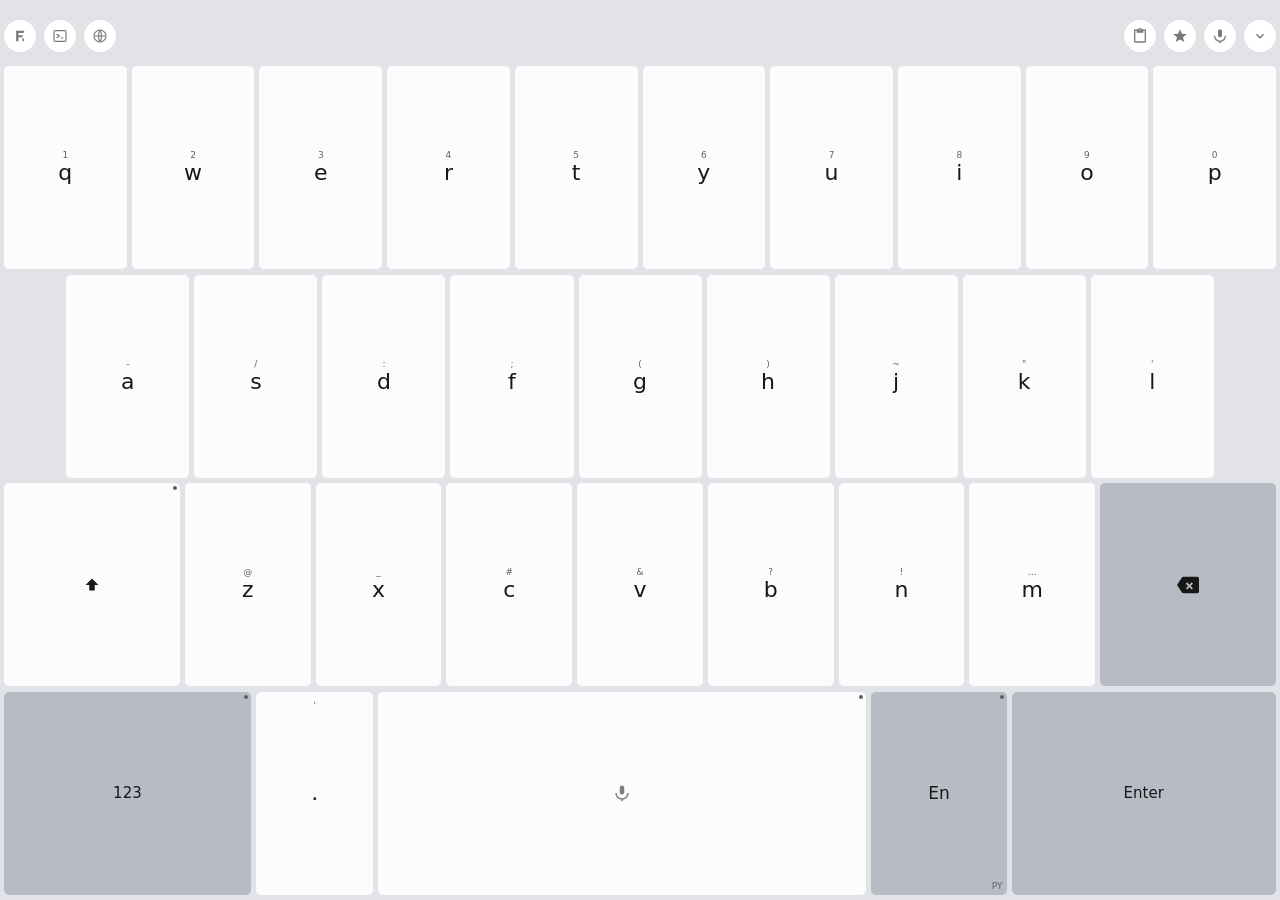
==== commit a673ded8: "1.0.5: 双拼小鹤/搜狗方案 + 键位图挪设置 + 语音权限直弹 + 说完了缩小 + 空格长按角标 双拼（keyboard VERSION 3.29.0 / versionCode 35）: - " ====
--- a/app/src/main/assets/keyboard/index.html
+++ b/app/src/main/assets/keyboard/index.html
@@ -277,12 +277,10 @@
             <div id="partialText" aria-live="polite"></div>
             <div id="levelBar"><i></i></div>
             <div id="voiceHint" data-i18n="点击任意位置结束">点击任意位置结束</div>
-            <!-- 长按空格的浮层专用：上滑撤销的进度提示（随上滑变明显）。 -->
-            <div id="voiceSlideHint" data-i18n="上滑撤销">上滑撤销</div>
             <!-- mic 浮层动作行：说完了居中大按钮（主要出口）。 -->
             <div id="voiceActions">
                 <button id="voiceDone" type="button" aria-label="说完了，结束并上屏" data-i18n-aria-label="说完了，结束并上屏">
-                    <svg viewBox="0 0 24 24" width="16" height="16" fill="currentColor" aria-hidden="true">
+                    <svg viewBox="0 0 24 24" width="14" height="14" fill="currentColor" aria-hidden="true">
                         <path d="M9 16.2L4.8 12l-1.4 1.4L9 19 21 7l-1.4-1.4L9 16.2z"/>
                     </svg><span data-i18n="说完了">说完了</span>
                 </button>
@@ -294,6 +292,9 @@
                 </svg><span id="voiceCloseLabel" data-i18n="撤销">撤销</span>
             </button>
         </div>
+        <!-- 长按空格浮层专用：上滑撤销提示，toast 样式挂在卡片下方，
+             不自动消失；上滑时字体和背景同步放大（updateSlideCancel）。 -->
+        <div id="voiceSlideHint" data-i18n="上滑撤销">上滑撤销</div>
     </div>
 
     <div id="keyPopup"><div id="keyPopupInner"></div></div>
--- a/app/src/main/assets/keyboard/keyboard.css
+++ b/app/src/main/assets/keyboard/keyboard.css
@@ -418,8 +418,6 @@
     white-space: nowrap;
     overflow: hidden;
 }
-/* The key map's second-row indent is a bare spacer (no paint). */
-.kmap-pad { min-width: 0; }
 .sym-blank { flex: 1; min-width: 0; height: var(--kb-row-h, 44px); background: transparent; }
 /* 分词 (syllable separator) rides in the Shift slot of Chinese layouts. */
 .sep { font-size: 14px; font-weight: 500; }
@@ -529,12 +527,14 @@
 .kb-key[data-lp="lock"],
 .kb-key[data-lp="numpad"],
 .kb-key[data-lp="mode-menu"],
+.kb-key[data-lp="voice-hold"],
 #ctrlLayer .ctrl-mod {
     position: relative;
 }
 .kb-key[data-lp="lock"]::after,
 .kb-key[data-lp="numpad"]::after,
 .kb-key[data-lp="mode-menu"]::after,
+.kb-key[data-lp="voice-hold"]::after,
 #ctrlLayer .ctrl-mod::after {
     content: '';
     position: absolute;
@@ -1062,16 +1062,16 @@
     display: flex;
     align-items: center;
     justify-content: center;
-    gap: 6px;
-    width: 78%;
-    min-height: 44px;
+    gap: 5px;
+    width: 58%;
+    min-height: 36px;
     padding: 0 12px;
     border: 0;
-    border-radius: 22px;
+    border-radius: 18px;
     background: var(--accent);
     color: var(--accent-ink);
-    font-size: 15px;
-    font-weight: 700;
+    font-size: 14px;
+    font-weight: 650;
     line-height: 1;
 }
 #voiceDone:active, #voiceDone.active-touch {
@@ -1097,21 +1097,39 @@
     background: var(--pressed);
     color: var(--card-text);
 }
-/* 长按空格浮层：无按钮，只有上滑撤销提示（随进度变明显）。 */
+/* 长按空格浮层：无按钮；「上滑撤销」是卡片下方的常驻 toast 胶囊
+ * （半透明底、不自动消失），上滑时整体 transform scale 放大——
+ * 字体和背景同步变大。位置锚在卡片下沿之下，不随卡片缩放。 */
 #voiceSlideHint {
     display: none;
-    font-size: 12px;
-    font-weight: 550;
-    color: var(--card-sub);
-    min-height: 15px;
+    position: absolute;
+    left: 50%;
+    top: 42%;
+    transform: translateX(-50%) scale(0.85);
+    transform-origin: center;
+    margin-top: 65px;
+    z-index: 1;
+    padding: 8px 16px;
+    border-radius: 999px;
+    background: #000000b3;
+    color: #ffffff;
+    font-size: 13px;
+    font-weight: 600;
+    white-space: nowrap;
 }
 #voiceSlideHint.arm {
+    background: #07180ecc;
     color: var(--accent-text);
-    font-weight: 800;
 }
 #voiceOverlay.hold #voiceActions { display: none; }
 #voiceOverlay.hold #voiceSlideHint { display: block; }
 #voiceOverlay.hold #voiceClose { display: none; }
+#voiceOverlay.hold #voiceCard {
+    /* 提示挪到卡片外，卡片收紧：框住状态+识别内容+松手上屏即可。 */
+    gap: 6px;
+    padding-bottom: 11px;
+}
+#voiceOverlay.hold #voiceHint { min-height: 0; }
 /* The recording dot became a half-height mic icon (20px) - the
  * pulse animates the icon itself (colour pulse via opacity), both themes. */
 #voiceCard .vc-mic {
@@ -1130,8 +1148,14 @@
     padding: 10px 12px 9px;
     gap: 5px;
 }
-body.landscape #voiceDone { min-height: 34px; font-size: 13px; width: 70%; }
+body.landscape #voiceDone { min-height: 30px; font-size: 13px; width: 58%; }
 body.landscape #voiceClose { top: 4px; right: 4px; height: 21px; padding: 0 7px; font-size: 10px; }
+/* 横屏卡片同锚点 42%（原 50% 会把下方胶囊挤进空格键行）。 */
+body.landscape #voiceCard { top: 42%; }
+/* 横屏卡片下缘与空格键之间放不下整颗胶囊（20px < 23px+间距）：
+   让胶囊贴住并轻微压住卡片下缘——滑动时卡片本来就变透明，
+   换来永不遮挡空格键。 */
+body.landscape #voiceSlideHint { margin-top: 48px; padding: 5px 13px; font-size: 12px; }
 #voiceStatus { font-size: 13px; font-weight: 650; color: var(--card-text); min-height: 17px; text-align: center; }
 #partialText {
     font-size: 14px;
@@ -1413,33 +1437,6 @@
 }
 #settingsPanel.open { display: flex; }
 #settingsPanel[hidden] { display: none; }
-/* / 自然码 key map drawn as an actual key layout.
- * No more shift/⌫ placeholder cells - every row is centered
- * on its own (flex), keys keep one uniform width, so the shorter third row
- * reads as a proper centered row instead of a padded one. V's
- * two short finals share one line ("ui ü"). */
-#schemaMap { margin: 4px 0 2px; font-size: 11px; color: var(--text); }
-#schemaMap .map-notes { margin-bottom: 8px; }
-#schemaMap .map-line { margin-bottom: 4px; color: var(--muted); font-size: 11px; }
-#schemaMap .kmap-row {
-    display: flex;
-    justify-content: center;
-    gap: 4px;
-    margin-bottom: 4px;
-}
-.kmap-key {
-    flex: none;
-    width: 9.2%;
-    min-width: 0;
-    background: var(--key);
-    border-radius: var(--radius-key);
-    padding: 3px 0;
-    text-align: center;
-    line-height: 1.25;
-}
-.kmap-key b { display: block; font-size: 12px; font-weight: 600; color: var(--text); }
-.kmap-key span { display: block; font-size: 8px; color: var(--muted); white-space: nowrap; }
-.kmap-key i { font-style: normal; font-size: 8px; color: var(--accent-text); }
 /* The custom table's per-row preview. */
 .custom-editor .set-row { align-items: center; }
 .custom-preview {
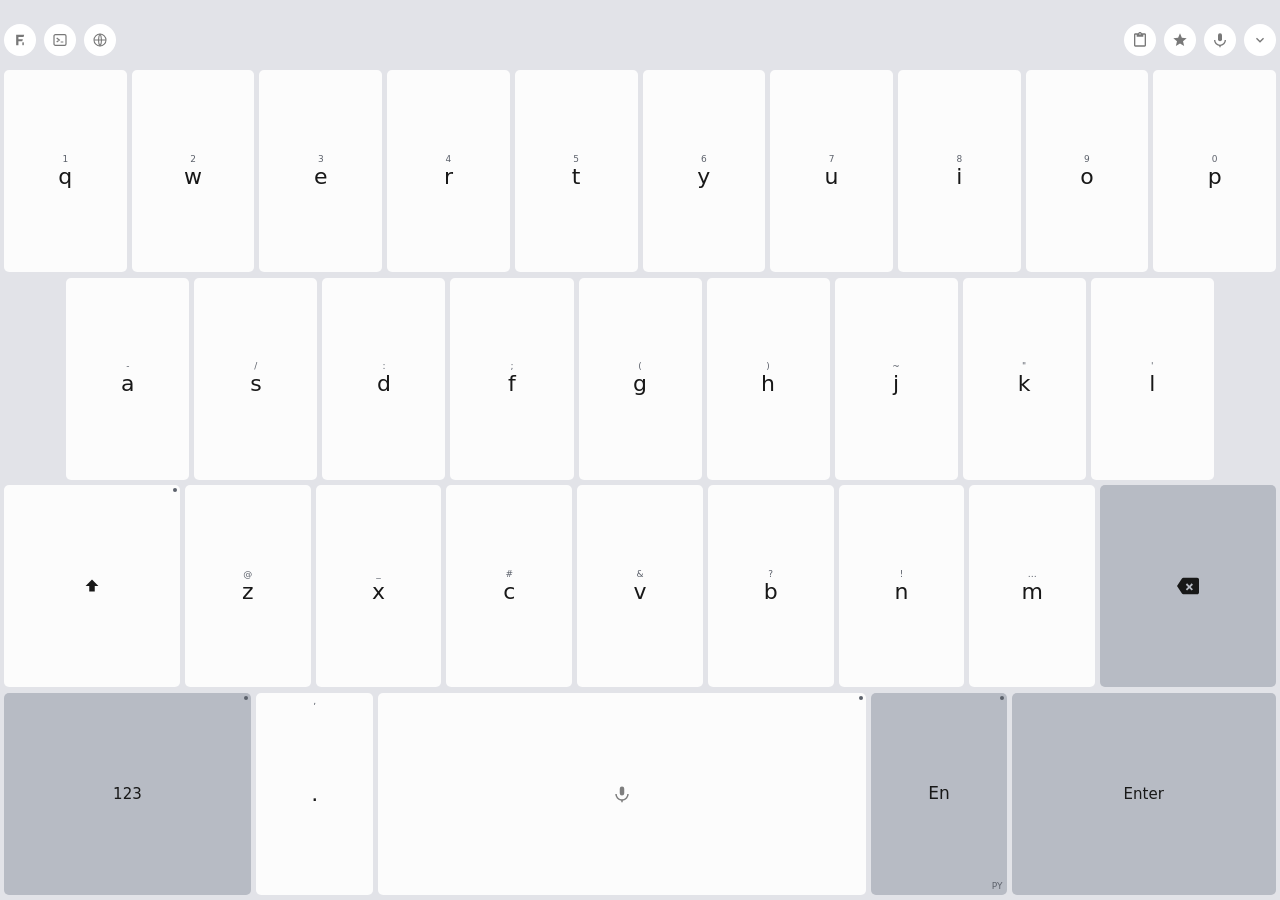
==== commit 2adc01dd: "1.0.15 前置：#8 返工——拼音回退顶部独立带 + 字号三档/加粗开关 + 候选条行盒防弹化 - #preeditLine 回退 1.0.13 顶部悬浮带形态（撤销 3.41.0 行内前缀，  " ====
--- a/app/src/main/assets/keyboard/index.html
+++ b/app/src/main/assets/keyboard/index.html
@@ -8,6 +8,8 @@
 </head>
 <body>
 <main id="softKeyboard" aria-label="Feelime HTML keyboard">
+    <!-- 拼音行内前缀：悬浮在顶部 padding 带里（issue #8 定稿形态——
+         独立一行，字号可在设置里三档调整）。 -->
     <div id="preeditLine" aria-live="polite"></div>
 
 <!-- Editor strip ABOVE the candidate bar
@@ -121,6 +123,10 @@
             </svg>
         </button>
         <div id="candidates"></div>
+ <!-- Engine lifecycle notice (mode-fallback §2.3): overlays the
+             candidate strip while the engine warms up or a degrade fallback
+             serves. Pointer-transparent; hidden otherwise. -->
+        <div id="engineStatus" hidden></div>
         <button id="clipboardButton" data-role="clipboard" class="tool" aria-label="剪贴板" data-i18n-aria-label="剪贴板">
             <svg viewBox="0 0 24 24" width="16" height="16" fill="currentColor" aria-hidden="true">
                 <path d="M19 2h-4.18C14.4.84 13.3 0 12 0c-1.3 0-2.4.84-2.82 2H5c-1.1 0-2 .9-2 2v16c0 1.1.9 2 2 2h14c1.1 0 2-.9 2-2V4c0-1.1-.9-2-2-2zm-7 0c.55 0 1 .45 1 1s-.45 1-1 1-1-.45-1-1 .45-1 1-1zm7 18H5V4h2v3h10V4h2v16z"/>
@@ -298,6 +304,8 @@
     </div>
 
     <div id="keyPopup"><div id="keyPopupInner"></div></div>
+    <!-- 三行弹层滑出卡片边界时的「松手撤销」提示（issue #9，showPopupCancelTip） -->
+    <div id="keyPopupCancelTip"></div>
  <!-- The 3x3 combo grid (long-press Ctrl/Alt/tap Comb) - full
          key names stacked per row, centered. -->
     <div id="comboPopup"><button id="comboClose" aria-label="关闭组合键浮层" data-i18n-aria-label="关闭组合键浮层">×</button><div id="comboPopupInner"></div></div>
--- a/app/src/main/assets/keyboard/keyboard.css
+++ b/app/src/main/assets/keyboard/keyboard.css
@@ -125,7 +125,12 @@
     right: 0;
     bottom: 0;
     height: calc(100% - var(--band, 0px));
-    padding: 14px 4px calc(5px + var(--safe-bottom, 0px));
+    /* Top padding hosts the composing preedit band (issue #8); the band
+     * grows with the user's preedit font level AND with vendor font
+     * metrics (18px base covers a CJK line box at 13px). layoutChrome()
+     * mirrors the same growth so the row budget shrinks instead of
+     * overflowing. */
+    padding: var(--preedit-band, 18px) 4px calc(5px + var(--safe-bottom, 0px) + var(--kb-bottom-pad, 0px));
     background: var(--bg);
     /* clip, not hidden: a focused editor-strip input auto-SCROLLS a
        hidden-overflow container (programmatic scroll), shoving every
@@ -142,39 +147,92 @@
 /* D: --safe-bottom (native gesture-nav inset, CSS px) lifts the
  * rows above the gesture strip in both orientations; the keyboard background
  * fills the gap. */
-body.landscape #softKeyboard { padding: 4px 4px calc(4px + var(--safe-bottom, 0px)); }
+body.landscape #softKeyboard { padding: 4px 4px calc(4px + var(--safe-bottom, 0px) + var(--kb-bottom-pad, 0px)); }
+
+/* Engine lifecycle notice (mode-fallback §2.3): fills the candidate
+ * slot while the engine warms up ("正在准备语言数据…") or a degrade
+ * fallback serves ("「双拼」暂以英文直出…"). Hidden otherwise. */
+/* The status strip REPLACES the candidate bar's slot while visible (the JS
+ * sets candidates.hidden in step) — two flex:1 strips side by side would
+ * squeeze and clip each other on narrow screens. */
+#engineStatus {
+    flex: 1;
+    min-width: 0;
+    min-height: 40px;
+    /* Block (not flex): text-overflow does not ellipsize a flex container's
+     * anonymous text child - the message clipped at both ends with no
+     * ellipsis (round-4 review). line-height centers it. */
+    display: block;
+    line-height: 40px;
+    text-align: center;
+    font-size: 14px;
+    color: var(--text);
+    opacity: .7;
+    overflow: hidden;
+    white-space: nowrap;
+    text-overflow: ellipsis;
+}
+#engineStatus[hidden] { display: none; }
+#candidates[hidden] { display: none; }
+body.landscape #engineStatus { min-height: 40px; }
+/* Degraded fallback: a small '!' pinned to the mode toggle (persistent
+ * state comes from hello/events; tapping the toggle retries the failed
+ * mode). */
+#modeToggle.degraded::after {
+    content: '!';
+    position: absolute;
+    top: 1px;
+    right: 1px;
+    min-width: 14px;
+    height: 14px;
+    line-height: 14px;
+    border-radius: 7px;
+    background: #c62828;
+    color: #fff;
+    font-size: 11px;
+    font-weight: 700;
+    text-align: center;
+}
 /* The landscape bar grew (26 -> 40) and moved DOWN (margin-top
  * 2 -> 14) so the pinyin preedit line (0-14px) no longer overlaps the
  * candidates; applyHeight() reserves 78px for the landscape chrome. */
-body.landscape #candidateBar { height: 40px; margin-top: 14px; margin-bottom: 4px; }
+body.landscape #candidateBar { height: 40px; margin-top: var(--preedit-band, 18px); margin-bottom: 4px; }
 body.landscape #candidateBar .tool,
 body.landscape #settingsPageBar .tool { width: 30px; height: 30px; }
 body.landscape #candidates { min-height: 40px; }
-body.landscape .candidate { height: 40px; line-height: 40px; font-size: 16px; }
+body.landscape .candidate { min-height: 40px; line-height: normal; font-size: calc(16px * var(--cand-font-scale, 1)); display: flex; align-items: center; }
 body.landscape .kb-row { gap: 4px; margin-bottom: 3px; }
 body.landscape #symCatBar { margin-top: 3px; gap: 4px; }
 
-/* Composing preedit floats over the top padding; the keyboard height never
- * changes between idle and composing. */
-/* The candidate bar moved down (margin-top), so the pinyin
- * line no longer overlaps it. */
+/* Composing preedit（issue #8 定稿）：拼音悬浮在顶部 padding 带里
+ * （1.0.13 形态），字号可在设置里三档调整（--preedit-font-scale）。
+ * 带高不再用固定行高：真机厂商字体（OPPO Sans 等）行盒明显大于
+ * Noto，固定 height/line-height 会把 g/j 的下缘裁掉。改为
+ * line-height:normal + min-height=--preedit-band（按档位给足 CJK
+ * 行盒，18/22/25px），顶部 padding / 横屏 bar margin-top 用同一个
+ * 变量让位，行高预算由 layoutChrome() 按档位同步收缩。 */
 #preeditLine {
     display: none;
     position: absolute;
     top: 0;
     left: 8px;
-    height: 14px;
-    line-height: 14px;
+    min-height: var(--preedit-band, 18px);
     max-width: calc(100% - 16px);
     overflow: hidden;
     white-space: nowrap;
     text-overflow: ellipsis;
+    align-items: center;
     /* Raw pinyin must be legible at a glance (review note b). */
-    font-size: 13px;
+    font-size: calc(13px * var(--preedit-font-scale, 1));
+    line-height: normal;
     color: var(--text);
     z-index: 5;
 }
-body.composing #preeditLine { display: block; }
+body.composing #preeditLine { display: flex; }
+/* 拼音加粗（issue #8）：设置开关，默认关。 */
+body[data-preedit-bold="1"] #preeditLine { font-weight: 600; }
+body[data-preedit-font="large"] { --preedit-font-scale: 1.2; --preedit-band: 22px; }
+body[data-preedit-font="xlarge"] { --preedit-font-scale: 1.35; --preedit-band: 25px; }
 
 /* ===== Candidate / tool bar ===== */
 #candidateBar {
@@ -274,15 +332,44 @@
 #candidates::-webkit-scrollbar { display: none; }
 .candidate {
     flex: none;
-    height: 34px;
+    /* 垂直布局防弹化（issue #8 真机反馈）：厂商 CJK 字体（OPPO Sans 等）
+     * 的行高 metrics 明显大于 Noto，固定 height+line-height 会在手机
+     * 浏览器/大字号下把 descender（g/j/y）下缘裁掉、下方却留白。改为
+     * min-height + flex 居中 + line-height:normal，行盒随字体自适应，
+     * 药丸在候选条（40px，overflow hidden）内始终容得下完整字形。 */
+    min-height: 34px;
     padding: 0 8px;
     border: 0;
     border-radius: 8px;
     background: transparent;
     color: var(--text);
-    font-size: 17px;
-    line-height: 34px;
-}
+    font-size: calc(17px * var(--cand-font-scale, 1));
+    line-height: normal;
+    display: flex;
+    align-items: center;
+}
+
+/* 联想词（docs/design/association.md）：与引擎候选同尺寸，降调配色 +
+ * 底部小圆点区分「这是联想，不是当前组合的候选」。 */
+.candidate.assoc {
+    color: var(--subtle, #888);
+}
+
+.candidate.assoc::after {
+    content: '';
+    display: block;
+    width: 4px;
+    height: 4px;
+    margin: -6px auto 0;
+    border-radius: 50%;
+    background: currentColor;
+    opacity: 0.55;
+}
+
+/* 候选字号档位（issue #2）：hello 带来的 body[data-cand-font] 只缩放
+ * 文字，不动 34px 行高预算（扩到 2 档以上会挤压行高，另行设计）。 */
+body[data-cand-font="large"] { --cand-font-scale: 1.2; }
+body[data-cand-font="xlarge"] { --cand-font-scale: 1.35; }
 .candidate:active, .candidate.active-touch { background: var(--pressed); }
 /* First candidate: accent text on a pill (both themes, reference behaviour). */
 .candidate.first { color: var(--accent-text); background: var(--pill); }
@@ -474,6 +561,127 @@
 }
 .num-digit { font-size: min(26px, calc(var(--kb-row-h, 44px) * 0.6)); font-weight: 400; }
 .num-fn { font-size: 14px; }
+/* ===== 九宫格 T9（微信式五列键面，preview-t9 定稿） ===== */
+.t9-grid {
+    flex: 1;
+    min-height: 0;
+    display: grid;
+    grid-template-columns: 0.92fr 1fr 1fr 1fr 0.92fr;
+    grid-template-rows: repeat(4, var(--kb-row-h, 44px));
+    gap: 5px;
+}
+/* 左列：常用字符/音节条（native pan-y 滚动，键不 bindTouch——
+ * preventDefault 杀拖动，同 .num-syms 的教训）+ 底部符号面板键。
+ * 显式跨满 4 行——缺了放置声明整列会塌进 r1（截图评审抓到）。 */
+.t9-side {
+    grid-row: 1 / 5;
+    grid-column: 1;
+    display: flex;
+    flex-direction: column;
+    gap: 4px;
+    min-height: 0;
+    min-width: 0;
+}
+.t9-strip {
+    flex: 1;
+    min-height: 0;
+    display: flex;
+    flex-direction: column;
+    gap: 4px;
+    overflow-y: auto;
+    touch-action: pan-y;
+    -webkit-overflow-scrolling: touch;
+    scrollbar-width: none;
+}
+.t9-strip::-webkit-scrollbar { display: none; }
+.t9-side-cell {
+    flex: none;
+    /* 0.74：符号键加高到整行后，音节条竖屏仍刚好放下 4 格（用户要求
+     * 「符号键 = 最后一行高，压缩上面 4 格」）。 */
+    height: calc(var(--kb-row-h, 44px) * 0.74);
+    border: 0;
+    border-radius: var(--radius-key);
+    background: var(--special);
+    color: var(--text);
+    font-size: min(17px, calc(var(--kb-row-h, 44px) * 0.4));
+    display: flex;
+    align-items: center;
+    justify-content: center;
+    padding: 0;
+}
+.t9-side-cell:active { background: var(--pressed); }
+.t9-syl-pre { color: var(--key-subtext); }
+/* flex:none 压住 .kb-key 的默认 flex:1——否则符号键与滚动条平分列高。
+ * 高度 = 最后一行（r4）整行高，底边与 123/mic/中英/换行对齐。 */
+.t9-sym-btn { flex: none; height: var(--kb-row-h, 44px); }
+/* 字母组键：主字形=字母组，右上角标=数字（与空格的 0 角标同款）。 */
+.t9-key { position: relative; }
+.t9-sup {
+    position: absolute;
+    top: 2px;
+    right: 7px;
+    font-size: 10px;
+    color: var(--key-subtext);
+}
+/* 字母组主字形不加重——kb-key 的 550 在大号字母组上显得过粗（用户反馈） */
+.t9-group { font-size: min(20px, calc(var(--kb-row-h, 44px) * 0.46)); font-weight: 400; }
+/* 长按符号角标：左上角小字（issue #9；右上角留给数字角标）。 */
+.t9-hint {
+    position: absolute;
+    top: 2px;
+    left: 5px;
+    font-size: 10px;
+    color: var(--key-subtext);
+    letter-spacing: 1px;
+}
+/* 底行：123 与中英各 2/3 键宽，省出的空间全给 mic/空格（5/3 键宽）。 */
+.t9-r4 { display: flex; gap: 5px; min-width: 0; }
+.t9-r4 .kb-key { flex: 3; min-width: 0; }
+.t9-r4 .t9-narrow { flex: 2; }
+.t9-r4 .t9-wide { flex: 5; }
+/* T9 长按浮层：单行排布（5 格，qwerty 长按的 3 格换行排不适用）。 */
+#keyPopupInner.t9-row { max-width: none; flex-wrap: nowrap; }
+/* T9 三行长按弹层（issue #9）：小写 / 左符号·数字·右符号 / 大写，
+ * 每行一个容器行内居中——符号行 3 格窄于字母行也对齐中轴。整体
+ * 一张卡片（格子换 --key 底色做对比），中行压在工具栏上也不混淆。 */
+#keyPopupInner.t9-grid3 {
+    max-width: none;
+    flex-wrap: nowrap;
+    flex-direction: column;
+    gap: 5px;
+    padding: 6px;
+    border-radius: 12px;
+    background: var(--panel);
+    box-shadow: 0 6px 24px #000c;
+}
+#keyPopupInner.t9-grid3 .kp-row { display: flex; gap: 5px; justify-content: center; }
+#keyPopupInner.t9-grid3 .kp-item { background: var(--key); box-shadow: none; }
+/* 选中格必须压回上面的 ID 优先级覆盖，否则高亮只剩深色文字看不见。 */
+#keyPopupInner.t9-grid3 .kp-item.sel { background: var(--accent); }
+/* 滑出浮层卡片边界时的「松手撤销」提示（showPopupCancelTip 挂在浮层
+ * 上方中线，不跟手）。卡片底色 + 描边：黑底白字在暗色键盘上看不清。 */
+#keyPopupCancelTip {
+    display: none;
+    position: fixed;
+    z-index: 31;
+    transform: translateX(-50%);
+    padding: 5px 14px;
+    border-radius: 999px;
+    background: var(--card-bg);
+    border: 1px solid var(--line);
+    color: var(--text);
+    font-size: 13px;
+    font-weight: 600;
+    box-shadow: 0 4px 16px #000a;
+    pointer-events: none;
+    white-space: nowrap;
+}
+#keyPopupCancelTip.show { display: block; }
+/* 横屏高度预算按 qwerty 的 4px gap 计算——T9 保持 5px 会侵入底部
+ * 预留（codex round-2 P2-7 实测 3px）。 */
+body.landscape .t9-grid { gap: 4px 5px; }
+/* T9 空格键：长按圆点（::after）挪到左上角，右上角留给字面 0 角标。 */
+#spaceKey.t9-space::after { right: auto; left: 3px; }
 /* Emoji sub-view: snapping page scroller over the category strip.
  * No edge mask - the pages are exactly full width and a mask would dim
  * the first/last emoji column. */
@@ -1140,6 +1348,13 @@
 }
 #voiceCard .vc-mic svg { display: block; width: 100%; height: 100%; }
 @keyframes vcPulse { 50% { opacity: .55; transform: scale(1.15); } }
+/* 引擎加载/收尾态（issue #11）：脉冲是「可以开始说话」的唯一信号——
+ * 加载中麦克风静态弱化，用户不会对着还没就绪的引擎过早开口。 */
+#voiceOverlay[data-state="loading"] .vc-mic,
+#voiceOverlay[data-state="stopping"] .vc-mic {
+    animation: none;
+    opacity: .45;
+}
 /* Landscape keyboards are short (~170-200px) - compact the
  * card and center it so nothing clips. */
 body.landscape #voiceCard {
@@ -1871,6 +2086,70 @@
     font-weight: 600;
 }
 #settingsPanel .set-opt[disabled] { opacity: .45; }
+
+/* ===== 快捷设置方块网格（微信式 2×4，横向滑动翻页） =====
+ * 页容器 native scroll-snap（无手势代码，t9-side 教训）；tile 即状态：
+ * 点按直接生效并重渲染，开关块的图标/状态行着色跟随。 */
+.qs-wrap { flex: 1; min-height: 0; display: flex; flex-direction: column; padding: 4px 0 0; }
+.qs-pages {
+    flex: 1;
+    min-height: 0;
+    display: flex;
+    overflow-x: auto;
+    overflow-y: hidden;
+    scroll-snap-type: x mandatory;
+    scrollbar-width: none;
+    -webkit-overflow-scrolling: touch;
+}
+.qs-pages::-webkit-scrollbar { display: none; }
+.qs-page {
+    flex: 0 0 100%;
+    min-width: 100%;
+    scroll-snap-align: center;
+    display: grid;
+    grid-template-columns: repeat(4, 1fr);
+    grid-template-rows: repeat(2, 1fr);
+    gap: 7px;
+    min-height: 0;
+    padding: 2px 2px 4px;
+}
+.qs-tile {
+    min-width: 0;
+    min-height: 0;
+    border: 0;
+    border-radius: 12px;
+    background: var(--special);
+    color: var(--text);
+    display: flex;
+    flex-direction: column;
+    align-items: center;
+    justify-content: center;
+    gap: 3px;
+    padding: 4px 2px;
+}
+/* 亮色下 --special 是灰块，观感不佳（用户反馈）：亮色统一白底，
+ * 「完整设置」大方块改用更亮的 --key + 描边保持区分。 */
+html.theme-light .qs-tile { background: var(--panel); }
+.qs-tile svg { width: 24px; height: 24px; flex: none; }
+.qs-tile:active { background: var(--pressed); }
+.qs-tile.on svg { color: var(--accent); }
+.qs-name { font-size: 12px; line-height: 1.2; }
+.qs-state {
+    max-width: 100%;
+    font-size: 10px;
+    line-height: 1.2;
+    color: var(--muted);
+    white-space: nowrap;
+    overflow: hidden;
+    text-overflow: ellipsis;
+}
+.qs-tile.on .qs-state { color: var(--accent-text); }
+.qs-big { background: var(--panel); border: 1px solid var(--line); }
+html.theme-light .qs-big { background: var(--key); }
+.qs-big svg { color: var(--accent); }
+.qs-dots { flex: none; display: flex; justify-content: center; gap: 7px; padding: 6px 0 4px; }
+.qs-dots span { width: 6px; height: 6px; border-radius: 50%; background: var(--line); }
+.qs-dots span.cur { background: var(--accent); }
 
 /* Shared surfaces and controls (docs/design/appearance.md). Distinct tool circles and
  * keycaps retain their roles; all text states use theme-specific colors. */
